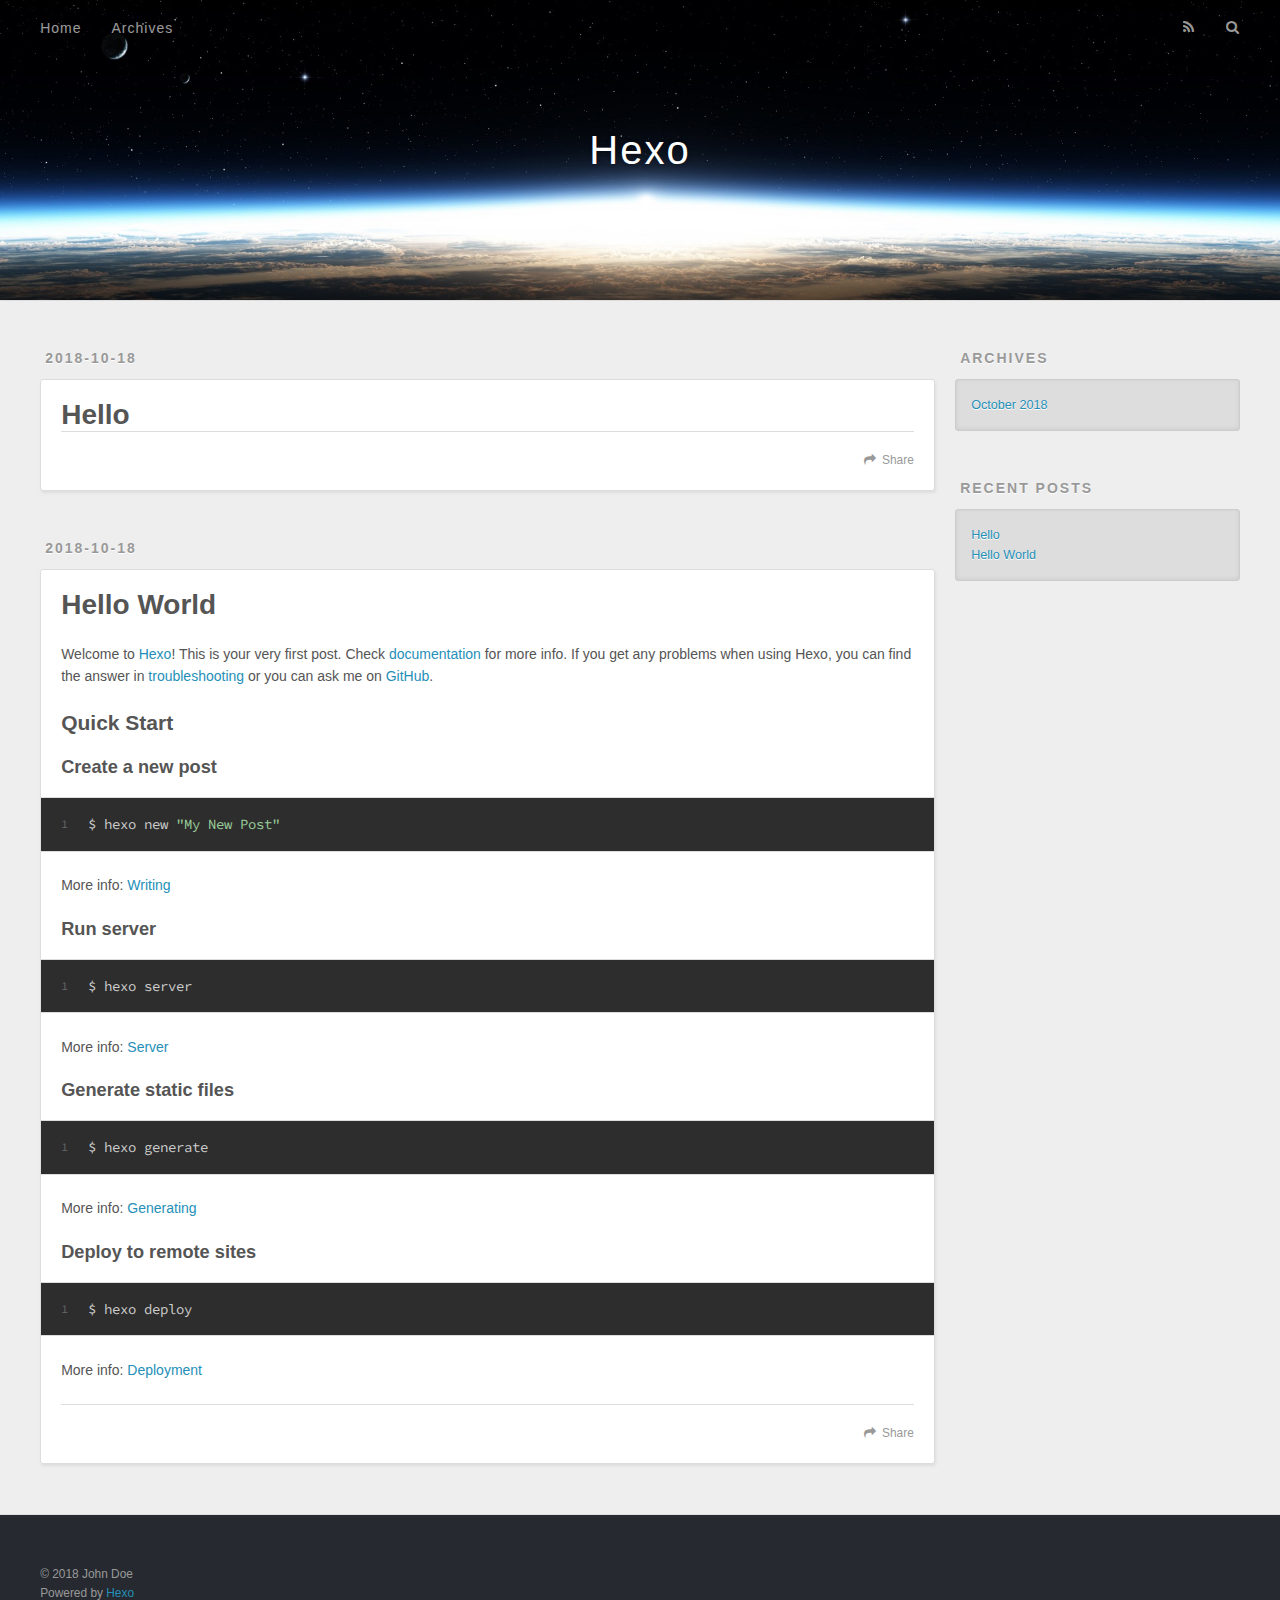
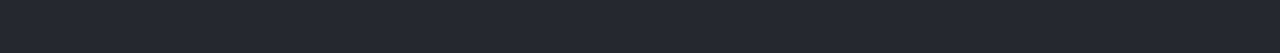
==== index.html @ 2883967f "Site updated: 2018-10-18 21:10:40" ====
<!DOCTYPE html>
<html>
<head>
  <meta charset="utf-8">
  

  
  <title>Hexo</title>
  <meta name="viewport" content="width=device-width, initial-scale=1, maximum-scale=1">
  <meta property="og:type" content="website">
<meta property="og:title" content="Hexo">
<meta property="og:url" content="http://yoursite.com/index.html">
<meta property="og:site_name" content="Hexo">
<meta property="og:locale" content="default">
<meta name="twitter:card" content="summary">
<meta name="twitter:title" content="Hexo">
  
    <link rel="alternate" href="/atom.xml" title="Hexo" type="application/atom+xml">
  
  
    <link rel="icon" href="/favicon.png">
  
  
    <link href="//fonts.googleapis.com/css?family=Source+Code+Pro" rel="stylesheet" type="text/css">
  
  <link rel="stylesheet" href="/css/style.css">
</head>

<body>
  <div id="container">
    <div id="wrap">
      <header id="header">
  <div id="banner"></div>
  <div id="header-outer" class="outer">
    <div id="header-title" class="inner">
      <h1 id="logo-wrap">
        <a href="/" id="logo">Hexo</a>
      </h1>
      
    </div>
    <div id="header-inner" class="inner">
      <nav id="main-nav">
        <a id="main-nav-toggle" class="nav-icon"></a>
        
          <a class="main-nav-link" href="/">Home</a>
        
          <a class="main-nav-link" href="/archives">Archives</a>
        
      </nav>
      <nav id="sub-nav">
        
          <a id="nav-rss-link" class="nav-icon" href="/atom.xml" title="RSS Feed"></a>
        
        <a id="nav-search-btn" class="nav-icon" title="Search"></a>
      </nav>
      <div id="search-form-wrap">
        <form action="//google.com/search" method="get" accept-charset="UTF-8" class="search-form"><input type="search" name="q" class="search-form-input" placeholder="Search"><button type="submit" class="search-form-submit">&#xF002;</button><input type="hidden" name="sitesearch" value="http://yoursite.com"></form>
      </div>
    </div>
  </div>
</header>
      <div class="outer">
        <section id="main">
  
    <article id="post-Hello" class="article article-type-post" itemscope itemprop="blogPost">
  <div class="article-meta">
    <a href="/2018/10/18/Hello/" class="article-date">
  <time datetime="2018-10-18T13:01:49.000Z" itemprop="datePublished">2018-10-18</time>
</a>
    
  </div>
  <div class="article-inner">
    
    
      <header class="article-header">
        
  
    <h1 itemprop="name">
      <a class="article-title" href="/2018/10/18/Hello/">Hello</a>
    </h1>
  

      </header>
    
    <div class="article-entry" itemprop="articleBody">
      
        
      
    </div>
    <footer class="article-footer">
      <a data-url="http://yoursite.com/2018/10/18/Hello/" data-id="cjnell5xt0000coqvcibqgvf2" class="article-share-link">Share</a>
      
      
    </footer>
  </div>
  
</article>


  
    <article id="post-hello-world" class="article article-type-post" itemscope itemprop="blogPost">
  <div class="article-meta">
    <a href="/2018/10/18/hello-world/" class="article-date">
  <time datetime="2018-10-18T12:35:12.053Z" itemprop="datePublished">2018-10-18</time>
</a>
    
  </div>
  <div class="article-inner">
    
    
      <header class="article-header">
        
  
    <h1 itemprop="name">
      <a class="article-title" href="/2018/10/18/hello-world/">Hello World</a>
    </h1>
  

      </header>
    
    <div class="article-entry" itemprop="articleBody">
      
        <p>Welcome to <a href="https://hexo.io/" target="_blank" rel="noopener">Hexo</a>! This is your very first post. Check <a href="https://hexo.io/docs/" target="_blank" rel="noopener">documentation</a> for more info. If you get any problems when using Hexo, you can find the answer in <a href="https://hexo.io/docs/troubleshooting.html" target="_blank" rel="noopener">troubleshooting</a> or you can ask me on <a href="https://github.com/hexojs/hexo/issues" target="_blank" rel="noopener">GitHub</a>.</p>
<h2 id="Quick-Start"><a href="#Quick-Start" class="headerlink" title="Quick Start"></a>Quick Start</h2><h3 id="Create-a-new-post"><a href="#Create-a-new-post" class="headerlink" title="Create a new post"></a>Create a new post</h3><figure class="highlight bash"><table><tr><td class="gutter"><pre><span class="line">1</span><br></pre></td><td class="code"><pre><span class="line">$ hexo new <span class="string">"My New Post"</span></span><br></pre></td></tr></table></figure>
<p>More info: <a href="https://hexo.io/docs/writing.html" target="_blank" rel="noopener">Writing</a></p>
<h3 id="Run-server"><a href="#Run-server" class="headerlink" title="Run server"></a>Run server</h3><figure class="highlight bash"><table><tr><td class="gutter"><pre><span class="line">1</span><br></pre></td><td class="code"><pre><span class="line">$ hexo server</span><br></pre></td></tr></table></figure>
<p>More info: <a href="https://hexo.io/docs/server.html" target="_blank" rel="noopener">Server</a></p>
<h3 id="Generate-static-files"><a href="#Generate-static-files" class="headerlink" title="Generate static files"></a>Generate static files</h3><figure class="highlight bash"><table><tr><td class="gutter"><pre><span class="line">1</span><br></pre></td><td class="code"><pre><span class="line">$ hexo generate</span><br></pre></td></tr></table></figure>
<p>More info: <a href="https://hexo.io/docs/generating.html" target="_blank" rel="noopener">Generating</a></p>
<h3 id="Deploy-to-remote-sites"><a href="#Deploy-to-remote-sites" class="headerlink" title="Deploy to remote sites"></a>Deploy to remote sites</h3><figure class="highlight bash"><table><tr><td class="gutter"><pre><span class="line">1</span><br></pre></td><td class="code"><pre><span class="line">$ hexo deploy</span><br></pre></td></tr></table></figure>
<p>More info: <a href="https://hexo.io/docs/deployment.html" target="_blank" rel="noopener">Deployment</a></p>

      
    </div>
    <footer class="article-footer">
      <a data-url="http://yoursite.com/2018/10/18/hello-world/" data-id="cjnell5xy0001coqvjomeky2k" class="article-share-link">Share</a>
      
      
    </footer>
  </div>
  
</article>


  


</section>
        
          <aside id="sidebar">
  
    

  
    

  
    
  
    
  <div class="widget-wrap">
    <h3 class="widget-title">Archives</h3>
    <div class="widget">
      <ul class="archive-list"><li class="archive-list-item"><a class="archive-list-link" href="/archives/2018/10/">October 2018</a></li></ul>
    </div>
  </div>


  
    
  <div class="widget-wrap">
    <h3 class="widget-title">Recent Posts</h3>
    <div class="widget">
      <ul>
        
          <li>
            <a href="/2018/10/18/Hello/">Hello</a>
          </li>
        
          <li>
            <a href="/2018/10/18/hello-world/">Hello World</a>
          </li>
        
      </ul>
    </div>
  </div>

  
</aside>
        
      </div>
      <footer id="footer">
  
  <div class="outer">
    <div id="footer-info" class="inner">
      &copy; 2018 John Doe<br>
      Powered by <a href="http://hexo.io/" target="_blank">Hexo</a>
    </div>
  </div>
</footer>
    </div>
    <nav id="mobile-nav">
  
    <a href="/" class="mobile-nav-link">Home</a>
  
    <a href="/archives" class="mobile-nav-link">Archives</a>
  
</nav>
    

<script src="//ajax.googleapis.com/ajax/libs/jquery/2.0.3/jquery.min.js"></script>


  <link rel="stylesheet" href="/fancybox/jquery.fancybox.css">
  <script src="/fancybox/jquery.fancybox.pack.js"></script>


<script src="/js/script.js"></script>



  </div>
</body>
</html>
---- css/style.css ----
body {
  width: 100%;
}
body:before,
body:after {
  content: "";
  display: table;
}
body:after {
  clear: both;
}
html,
body,
div,
span,
applet,
object,
iframe,
h1,
h2,
h3,
h4,
h5,
h6,
p,
blockquote,
pre,
a,
abbr,
acronym,
address,
big,
cite,
code,
del,
dfn,
em,
img,
ins,
kbd,
q,
s,
samp,
small,
strike,
strong,
sub,
sup,
tt,
var,
dl,
dt,
dd,
ol,
ul,
li,
fieldset,
form,
label,
legend,
table,
caption,
tbody,
tfoot,
thead,
tr,
th,
td {
  margin: 0;
  padding: 0;
  border: 0;
  outline: 0;
  font-weight: inherit;
  font-style: inherit;
  font-family: inherit;
  font-size: 100%;
  vertical-align: baseline;
}
body {
  line-height: 1;
  color: #000;
  background: #fff;
}
ol,
ul {
  list-style: none;
}
table {
  border-collapse: separate;
  border-spacing: 0;
  vertical-align: middle;
}
caption,
th,
td {
  text-align: left;
  font-weight: normal;
  vertical-align: middle;
}
a img {
  border: none;
}
input,
button {
  margin: 0;
  padding: 0;
}
input::-moz-focus-inner,
button::-moz-focus-inner {
  border: 0;
  padding: 0;
}
@font-face {
  font-family: FontAwesome;
  font-style: normal;
  font-weight: normal;
  src: url("fonts/fontawesome-webfont.eot?v=#4.0.3");
  src: url("fonts/fontawesome-webfont.eot?#iefix&v=#4.0.3") format("embedded-opentype"), url("fonts/fontawesome-webfont.woff?v=#4.0.3") format("woff"), url("fonts/fontawesome-webfont.ttf?v=#4.0.3") format("truetype"), url("fonts/fontawesome-webfont.svg#fontawesomeregular?v=#4.0.3") format("svg");
}
html,
body,
#container {
  height: 100%;
}
body {
  background: #eee;
  font: 14px -apple-system, BlinkMacSystemFont, "Segoe UI", "Roboto", "Oxygen", "Ubuntu", "Cantarell", "Fira Sans", "Droid Sans", "Helvetica Neue", sans-serif;
  -webkit-text-size-adjust: 100%;
}
.outer {
  max-width: 1220px;
  margin: 0 auto;
  padding: 0 20px;
}
.outer:before,
.outer:after {
  content: "";
  display: table;
}
.outer:after {
  clear: both;
}
.inner {
  display: inline;
  float: left;
  width: 98.33333333333333%;
  margin: 0 0.833333333333333%;
}
.left,
.alignleft {
  float: left;
}
.right,
.alignright {
  float: right;
}
.clear {
  clear: both;
}
#container {
  position: relative;
}
.mobile-nav-on {
  overflow: hidden;
}
#wrap {
  height: 100%;
  width: 100%;
  position: absolute;
  top: 0;
  left: 0;
  -webkit-transition: 0.2s ease-out;
  -moz-transition: 0.2s ease-out;
  -ms-transition: 0.2s ease-out;
  transition: 0.2s ease-out;
  z-index: 1;
  background: #eee;
}
.mobile-nav-on #wrap {
  left: 280px;
}
@media screen and (min-width: 768px) {
  #main {
    display: inline;
    float: left;
    width: 73.33333333333333%;
    margin: 0 0.833333333333333%;
  }
}
.article-date,
.article-category-link,
.archive-year,
.widget-title {
  text-decoration: none;
  text-transform: uppercase;
  letter-spacing: 2px;
  color: #999;
  margin-bottom: 1em;
  margin-left: 5px;
  line-height: 1em;
  text-shadow: 0 1px #fff;
  font-weight: bold;
}
.article-inner,
.archive-article-inner {
  background: #fff;
  -webkit-box-shadow: 1px 2px 3px #ddd;
  box-shadow: 1px 2px 3px #ddd;
  border: 1px solid #ddd;
  border-radius: 3px;
}
.article-entry h1,
.widget h1 {
  font-size: 2em;
}
.article-entry h2,
.widget h2 {
  font-size: 1.5em;
}
.article-entry h3,
.widget h3 {
  font-size: 1.3em;
}
.article-entry h4,
.widget h4 {
  font-size: 1.2em;
}
.article-entry h5,
.widget h5 {
  font-size: 1em;
}
.article-entry h6,
.widget h6 {
  font-size: 1em;
  color: #999;
}
.article-entry hr,
.widget hr {
  border: 1px dashed #ddd;
}
.article-entry strong,
.widget strong {
  font-weight: bold;
}
.article-entry em,
.widget em,
.article-entry cite,
.widget cite {
  font-style: italic;
}
.article-entry sup,
.widget sup,
.article-entry sub,
.widget sub {
  font-size: 0.75em;
  line-height: 0;
  position: relative;
  vertical-align: baseline;
}
.article-entry sup,
.widget sup {
  top: -0.5em;
}
.article-entry sub,
.widget sub {
  bottom: -0.2em;
}
.article-entry small,
.widget small {
  font-size: 0.85em;
}
.article-entry acronym,
.widget acronym,
.article-entry abbr,
.widget abbr {
  border-bottom: 1px dotted;
}
.article-entry ul,
.widget ul,
.article-entry ol,
.widget ol,
.article-entry dl,
.widget dl {
  margin: 0 20px;
  line-height: 1.6em;
}
.article-entry ul ul,
.widget ul ul,
.article-entry ol ul,
.widget ol ul,
.article-entry ul ol,
.widget ul ol,
.article-entry ol ol,
.widget ol ol {
  margin-top: 0;
  margin-bottom: 0;
}
.article-entry ul,
.widget ul {
  list-style: disc;
}
.article-entry ol,
.widget ol {
  list-style: decimal;
}
.article-entry dt,
.widget dt {
  font-weight: bold;
}
#header {
  height: 300px;
  position: relative;
  border-bottom: 1px solid #ddd;
}
#header:before,
#header:after {
  content: "";
  position: absolute;
  left: 0;
  right: 0;
  height: 40px;
}
#header:before {
  top: 0;
  background: -webkit-linear-gradient(rgba(0,0,0,0.2), transparent);
  background: -moz-linear-gradient(rgba(0,0,0,0.2), transparent);
  background: -ms-linear-gradient(rgba(0,0,0,0.2), transparent);
  background: linear-gradient(rgba(0,0,0,0.2), transparent);
}
#header:after {
  bottom: 0;
  background: -webkit-linear-gradient(transparent, rgba(0,0,0,0.2));
  background: -moz-linear-gradient(transparent, rgba(0,0,0,0.2));
  background: -ms-linear-gradient(transparent, rgba(0,0,0,0.2));
  background: linear-gradient(transparent, rgba(0,0,0,0.2));
}
#header-outer {
  height: 100%;
  position: relative;
}
#header-inner {
  position: relative;
  overflow: hidden;
}
#banner {
  position: absolute;
  top: 0;
  left: 0;
  width: 100%;
  height: 100%;
  background: url("images/banner.jpg") center #000;
  -webkit-background-size: cover;
  -moz-background-size: cover;
  background-size: cover;
  z-index: -1;
}
#header-title {
  text-align: center;
  height: 40px;
  position: absolute;
  top: 50%;
  left: 0;
  margin-top: -20px;
}
#logo,
#subtitle {
  text-decoration: none;
  color: #fff;
  font-weight: 300;
  text-shadow: 0 1px 4px rgba(0,0,0,0.3);
}
#logo {
  font-size: 40px;
  line-height: 40px;
  letter-spacing: 2px;
}
#subtitle {
  font-size: 16px;
  line-height: 16px;
  letter-spacing: 1px;
}
#subtitle-wrap {
  margin-top: 16px;
}
#main-nav {
  float: left;
  margin-left: -15px;
}
.nav-icon,
.main-nav-link {
  float: left;
  color: #fff;
  opacity: 0.6;
  text-decoration: none;
  text-shadow: 0 1px rgba(0,0,0,0.2);
  -webkit-transition: opacity 0.2s;
  -moz-transition: opacity 0.2s;
  -ms-transition: opacity 0.2s;
  transition: opacity 0.2s;
  display: block;
  padding: 20px 15px;
}
.nav-icon:hover,
.main-nav-link:hover {
  opacity: 1;
}
.nav-icon {
  font-family: FontAwesome;
  text-align: center;
  font-size: 14px;
  width: 14px;
  height: 14px;
  padding: 20px 15px;
  position: relative;
  cursor: pointer;
}
.main-nav-link {
  font-weight: 300;
  letter-spacing: 1px;
}
@media screen and (max-width: 479px) {
  .main-nav-link {
    display: none;
  }
}
#main-nav-toggle {
  display: none;
}
#main-nav-toggle:before {
  content: "\f0c9";
}
@media screen and (max-width: 479px) {
  #main-nav-toggle {
    display: block;
  }
}
#sub-nav {
  float: right;
  margin-right: -15px;
}
#nav-rss-link:before {
  content: "\f09e";
}
#nav-search-btn:before {
  content: "\f002";
}
#search-form-wrap {
  position: absolute;
  top: 15px;
  width: 150px;
  height: 30px;
  right: -150px;
  opacity: 0;
  -webkit-transition: 0.2s ease-out;
  -moz-transition: 0.2s ease-out;
  -ms-transition: 0.2s ease-out;
  transition: 0.2s ease-out;
}
#search-form-wrap.on {
  opacity: 1;
  right: 0;
}
@media screen and (max-width: 479px) {
  #search-form-wrap {
    width: 100%;
    right: -100%;
  }
}
.search-form {
  position: absolute;
  top: 0;
  left: 0;
  right: 0;
  background: #fff;
  padding: 5px 15px;
  border-radius: 15px;
  -webkit-box-shadow: 0 0 10px rgba(0,0,0,0.3);
  box-shadow: 0 0 10px rgba(0,0,0,0.3);
}
.search-form-input {
  border: none;
  background: none;
  color: #555;
  width: 100%;
  font: 13px -apple-system, BlinkMacSystemFont, "Segoe UI", "Roboto", "Oxygen", "Ubuntu", "Cantarell", "Fira Sans", "Droid Sans", "Helvetica Neue", sans-serif;
  outline: none;
}
.search-form-input::-webkit-search-results-decoration,
.search-form-input::-webkit-search-cancel-button {
  -webkit-appearance: none;
}
.search-form-submit {
  position: absolute;
  top: 50%;
  right: 10px;
  margin-top: -7px;
  font: 13px FontAwesome;
  border: none;
  background: none;
  color: #bbb;
  cursor: pointer;
}
.search-form-submit:hover,
.search-form-submit:focus {
  color: #777;
}
.article {
  margin: 50px 0;
}
.article-inner {
  overflow: hidden;
}
.article-meta:before,
.article-meta:after {
  content: "";
  display: table;
}
.article-meta:after {
  clear: both;
}
.article-date {
  float: left;
}
.article-category {
  float: left;
  line-height: 1em;
  color: #ccc;
  text-shadow: 0 1px #fff;
  margin-left: 8px;
}
.article-category:before {
  content: "\2022";
}
.article-category-link {
  margin: 0 12px 1em;
}
.article-header {
  padding: 20px 20px 0;
}
.article-title {
  text-decoration: none;
  font-size: 2em;
  font-weight: bold;
  color: #555;
  line-height: 1.1em;
  -webkit-transition: color 0.2s;
  -moz-transition: color 0.2s;
  -ms-transition: color 0.2s;
  transition: color 0.2s;
}
a.article-title:hover {
  color: #258fb8;
}
.article-entry {
  color: #555;
  padding: 0 20px;
}
.article-entry:before,
.article-entry:after {
  content: "";
  display: table;
}
.article-entry:after {
  clear: both;
}
.article-entry p,
.article-entry table {
  line-height: 1.6em;
  margin: 1.6em 0;
}
.article-entry h1,
.article-entry h2,
.article-entry h3,
.article-entry h4,
.article-entry h5,
.article-entry h6 {
  font-weight: bold;
}
.article-entry h1,
.article-entry h2,
.article-entry h3,
.article-entry h4,
.article-entry h5,
.article-entry h6 {
  line-height: 1.1em;
  margin: 1.1em 0;
}
.article-entry a {
  color: #258fb8;
  text-decoration: none;
}
.article-entry a:hover {
  text-decoration: underline;
}
.article-entry ul,
.article-entry ol,
.article-entry dl {
  margin-top: 1.6em;
  margin-bottom: 1.6em;
}
.article-entry img,
.article-entry video {
  max-width: 100%;
  height: auto;
  display: block;
  margin: auto;
}
.article-entry iframe {
  border: none;
}
.article-entry table {
  width: 100%;
  border-collapse: collapse;
  border-spacing: 0;
}
.article-entry th {
  font-weight: bold;
  border-bottom: 3px solid #ddd;
  padding-bottom: 0.5em;
}
.article-entry td {
  border-bottom: 1px solid #ddd;
  padding: 10px 0;
}
.article-entry blockquote {
  font-family: Georgia, "Times New Roman", serif;
  font-size: 1.4em;
  margin: 1.6em 20px;
  text-align: center;
}
.article-entry blockquote footer {
  font-size: 14px;
  margin: 1.6em 0;
  font-family: -apple-system, BlinkMacSystemFont, "Segoe UI", "Roboto", "Oxygen", "Ubuntu", "Cantarell", "Fira Sans", "Droid Sans", "Helvetica Neue", sans-serif;
}
.article-entry blockquote footer cite:before {
  content: "—";
  padding: 0 0.5em;
}
.article-entry .pullquote {
  text-align: left;
  width: 45%;
  margin: 0;
}
.article-entry .pullquote.left {
  margin-left: 0.5em;
  margin-right: 1em;
}
.article-entry .pullquote.right {
  margin-right: 0.5em;
  margin-left: 1em;
}
.article-entry .caption {
  color: #999;
  display: block;
  font-size: 0.9em;
  margin-top: 0.5em;
  position: relative;
  text-align: center;
}
.article-entry .video-container {
  position: relative;
  padding-top: 56.25%;
  height: 0;
  overflow: hidden;
}
.article-entry .video-container iframe,
.article-entry .video-container object,
.article-entry .video-container embed {
  position: absolute;
  top: 0;
  left: 0;
  width: 100%;
  height: 100%;
  margin-top: 0;
}
.article-more-link a {
  display: inline-block;
  line-height: 1em;
  padding: 6px 15px;
  border-radius: 15px;
  background: #eee;
  color: #999;
  text-shadow: 0 1px #fff;
  text-decoration: none;
}
.article-more-link a:hover {
  background: #258fb8;
  color: #fff;
  text-decoration: none;
  text-shadow: 0 1px #1e7293;
}
.article-footer {
  font-size: 0.85em;
  line-height: 1.6em;
  border-top: 1px solid #ddd;
  padding-top: 1.6em;
  margin: 0 20px 20px;
}
.article-footer:before,
.article-footer:after {
  content: "";
  display: table;
}
.article-footer:after {
  clear: both;
}
.article-footer a {
  color: #999;
  text-decoration: none;
}
.article-footer a:hover {
  color: #555;
}
.article-tag-list-item {
  float: left;
  margin-right: 10px;
}
.article-tag-list-link:before {
  content: "#";
}
.article-comment-link {
  float: right;
}
.article-comment-link:before {
  content: "\f075";
  font-family: FontAwesome;
  padding-right: 8px;
}
.article-share-link {
  cursor: pointer;
  float: right;
  margin-left: 20px;
}
.article-share-link:before {
  content: "\f064";
  font-family: FontAwesome;
  padding-right: 6px;
}
#article-nav {
  position: relative;
}
#article-nav:before,
#article-nav:after {
  content: "";
  display: table;
}
#article-nav:after {
  clear: both;
}
@media screen and (min-width: 768px) {
  #article-nav {
    margin: 50px 0;
  }
  #article-nav:before {
    width: 8px;
    height: 8px;
    position: absolute;
    top: 50%;
    left: 50%;
    margin-top: -4px;
    margin-left: -4px;
    content: "";
    border-radius: 50%;
    background: #ddd;
    -webkit-box-shadow: 0 1px 2px #fff;
    box-shadow: 0 1px 2px #fff;
  }
}
.article-nav-link-wrap {
  text-decoration: none;
  text-shadow: 0 1px #fff;
  color: #999;
  -webkit-box-sizing: border-box;
  -moz-box-sizing: border-box;
  box-sizing: border-box;
  margin-top: 50px;
  text-align: center;
  display: block;
}
.article-nav-link-wrap:hover {
  color: #555;
}
@media screen and (min-width: 768px) {
  .article-nav-link-wrap {
    width: 50%;
    margin-top: 0;
  }
}
@media screen and (min-width: 768px) {
  #article-nav-newer {
    float: left;
    text-align: right;
    padding-right: 20px;
  }
}
@media screen and (min-width: 768px) {
  #article-nav-older {
    float: right;
    text-align: left;
    padding-left: 20px;
  }
}
.article-nav-caption {
  text-transform: uppercase;
  letter-spacing: 2px;
  color: #ddd;
  line-height: 1em;
  font-weight: bold;
}
#article-nav-newer .article-nav-caption {
  margin-right: -2px;
}
.article-nav-title {
  font-size: 0.85em;
  line-height: 1.6em;
  margin-top: 0.5em;
}
.article-share-box {
  position: absolute;
  display: none;
  background: #fff;
  -webkit-box-shadow: 1px 2px 10px rgba(0,0,0,0.2);
  box-shadow: 1px 2px 10px rgba(0,0,0,0.2);
  border-radius: 3px;
  margin-left: -145px;
  overflow: hidden;
  z-index: 1;
}
.article-share-box.on {
  display: block;
}
.article-share-input {
  width: 100%;
  background: none;
  -webkit-box-sizing: border-box;
  -moz-box-sizing: border-box;
  box-sizing: border-box;
  font: 14px -apple-system, BlinkMacSystemFont, "Segoe UI", "Roboto", "Oxygen", "Ubuntu", "Cantarell", "Fira Sans", "Droid Sans", "Helvetica Neue", sans-serif;
  padding: 0 15px;
  color: #555;
  outline: none;
  border: 1px solid #ddd;
  border-radius: 3px 3px 0 0;
  height: 36px;
  line-height: 36px;
}
.article-share-links {
  background: #eee;
}
.article-share-links:before,
.article-share-links:after {
  content: "";
  display: table;
}
.article-share-links:after {
  clear: both;
}
.article-share-twitter,
.article-share-facebook,
.article-share-pinterest,
.article-share-google {
  width: 50px;
  height: 36px;
  display: block;
  float: left;
  position: relative;
  color: #999;
  text-shadow: 0 1px #fff;
}
.article-share-twitter:before,
.article-share-facebook:before,
.article-share-pinterest:before,
.article-share-google:before {
  font-size: 20px;
  font-family: FontAwesome;
  width: 20px;
  height: 20px;
  position: absolute;
  top: 50%;
  left: 50%;
  margin-top: -10px;
  margin-left: -10px;
  text-align: center;
}
.article-share-twitter:hover,
.article-share-facebook:hover,
.article-share-pinterest:hover,
.article-share-google:hover {
  color: #fff;
}
.article-share-twitter:before {
  content: "\f099";
}
.article-share-twitter:hover {
  background: #00aced;
  text-shadow: 0 1px #008abe;
}
.article-share-facebook:before {
  content: "\f09a";
}
.article-share-facebook:hover {
  background: #3b5998;
  text-shadow: 0 1px #2f477a;
}
.article-share-pinterest:before {
  content: "\f0d2";
}
.article-share-pinterest:hover {
  background: #cb2027;
  text-shadow: 0 1px #a21a1f;
}
.article-share-google:before {
  content: "\f0d5";
}
.article-share-google:hover {
  background: #dd4b39;
  text-shadow: 0 1px #be3221;
}
.article-gallery {
  background: #000;
  position: relative;
}
.article-gallery-photos {
  position: relative;
  overflow: hidden;
}
.article-gallery-img {
  display: none;
  max-width: 100%;
}
.article-gallery-img:first-child {
  display: block;
}
.article-gallery-img.loaded {
  position: absolute;
  display: block;
}
.article-gallery-img img {
  display: block;
  max-width: 100%;
  margin: 0 auto;
}
#comments {
  background: #fff;
  -webkit-box-shadow: 1px 2px 3px #ddd;
  box-shadow: 1px 2px 3px #ddd;
  padding: 20px;
  border: 1px solid #ddd;
  border-radius: 3px;
  margin: 50px 0;
}
#comments a {
  color: #258fb8;
}
.archives-wrap {
  margin: 50px 0;
}
.archives:before,
.archives:after {
  content: "";
  display: table;
}
.archives:after {
  clear: both;
}
.archive-year-wrap {
  margin-bottom: 1em;
}
.archives {
  -webkit-column-gap: 10px;
  -moz-column-gap: 10px;
  column-gap: 10px;
}
@media screen and (min-width: 480px) and (max-width: 767px) {
  .archives {
    -webkit-column-count: 2;
    -moz-column-count: 2;
    column-count: 2;
  }
}
@media screen and (min-width: 768px) {
  .archives {
    -webkit-column-count: 3;
    -moz-column-count: 3;
    column-count: 3;
  }
}
.archive-article {
  -webkit-column-break-inside: avoid;
  page-break-inside: avoid;
  overflow: hidden;
  break-inside: avoid-column;
}
.archive-article-inner {
  padding: 10px;
  margin-bottom: 15px;
}
.archive-article-title {
  text-decoration: none;
  font-weight: bold;
  color: #555;
  -webkit-transition: color 0.2s;
  -moz-transition: color 0.2s;
  -ms-transition: color 0.2s;
  transition: color 0.2s;
  line-height: 1.6em;
}
.archive-article-title:hover {
  color: #258fb8;
}
.archive-article-footer {
  margin-top: 1em;
}
.archive-article-date {
  color: #999;
  text-decoration: none;
  font-size: 0.85em;
  line-height: 1em;
  margin-bottom: 0.5em;
  display: block;
}
#page-nav {
  margin: 50px auto;
  background: #fff;
  -webkit-box-shadow: 1px 2px 3px #ddd;
  box-shadow: 1px 2px 3px #ddd;
  border: 1px solid #ddd;
  border-radius: 3px;
  text-align: center;
  color: #999;
  overflow: hidden;
}
#page-nav:before,
#page-nav:after {
  content: "";
  display: table;
}
#page-nav:after {
  clear: both;
}
#page-nav a,
#page-nav span {
  padding: 10px 20px;
  line-height: 1;
  height: 2ex;
}
#page-nav a {
  color: #999;
  text-decoration: none;
}
#page-nav a:hover {
  background: #999;
  color: #fff;
}
#page-nav .prev {
  float: left;
}
#page-nav .next {
  float: right;
}
#page-nav .page-number {
  display: inline-block;
}
@media screen and (max-width: 479px) {
  #page-nav .page-number {
    display: none;
  }
}
#page-nav .current {
  color: #555;
  font-weight: bold;
}
#page-nav .space {
  color: #ddd;
}
#footer {
  background: #262a30;
  padding: 50px 0;
  border-top: 1px solid #ddd;
  color: #999;
}
#footer a {
  color: #258fb8;
  text-decoration: none;
}
#footer a:hover {
  text-decoration: underline;
}
#footer-info {
  line-height: 1.6em;
  font-size: 0.85em;
}
.article-entry pre,
.article-entry .highlight {
  background: #2d2d2d;
  margin: 0 -20px;
  padding: 15px 20px;
  border-style: solid;
  border-color: #ddd;
  border-width: 1px 0;
  overflow: auto;
  color: #ccc;
  line-height: 22.400000000000002px;
}
.article-entry .highlight .gutter pre,
.article-entry .gist .gist-file .gist-data .line-numbers {
  color: #666;
  font-size: 0.85em;
}
.article-entry pre,
.article-entry code {
  font-family: "Source Code Pro", Consolas, Monaco, Menlo, Consolas, monospace;
}
.article-entry code {
  background: #eee;
  text-shadow: 0 1px #fff;
  padding: 0 0.3em;
}
.article-entry pre code {
  background: none;
  text-shadow: none;
  padding: 0;
}
.article-entry .highlight pre {
  border: none;
  margin: 0;
  padding: 0;
}
.article-entry .highlight table {
  margin: 0;
  width: auto;
}
.article-entry .highlight td {
  border: none;
  padding: 0;
}
.article-entry .highlight figcaption {
  font-size: 0.85em;
  color: #999;
  line-height: 1em;
  margin-bottom: 1em;
}
.article-entry .highlight figcaption:before,
.article-entry .highlight figcaption:after {
  content: "";
  display: table;
}
.article-entry .highlight figcaption:after {
  clear: both;
}
.article-entry .highlight figcaption a {
  float: right;
}
.article-entry .highlight .gutter pre {
  text-align: right;
  padding-right: 20px;
}
.article-entry .highlight .line {
  height: 22.400000000000002px;
}
.article-entry .highlight .line.marked {
  background: #515151;
}
.article-entry .gist {
  margin: 0 -20px;
  border-style: solid;
  border-color: #ddd;
  border-width: 1px 0;
  background: #2d2d2d;
  padding: 15px 20px 15px 0;
}
.article-entry .gist .gist-file {
  border: none;
  font-family: "Source Code Pro", Consolas, Monaco, Menlo, Consolas, monospace;
  margin: 0;
}
.article-entry .gist .gist-file .gist-data {
  background: none;
  border: none;
}
.article-entry .gist .gist-file .gist-data .line-numbers {
  background: none;
  border: none;
  padding: 0 20px 0 0;
}
.article-entry .gist .gist-file .gist-data .line-data {
  padding: 0 !important;
}
.article-entry .gist .gist-file .highlight {
  margin: 0;
  padding: 0;
  border: none;
}
.article-entry .gist .gist-file .gist-meta {
  background: #2d2d2d;
  color: #999;
  font: 0.85em -apple-system, BlinkMacSystemFont, "Segoe UI", "Roboto", "Oxygen", "Ubuntu", "Cantarell", "Fira Sans", "Droid Sans", "Helvetica Neue", sans-serif;
  text-shadow: 0 0;
  padding: 0;
  margin-top: 1em;
  margin-left: 20px;
}
.article-entry .gist .gist-file .gist-meta a {
  color: #258fb8;
  font-weight: normal;
}
.article-entry .gist .gist-file .gist-meta a:hover {
  text-decoration: underline;
}
pre .comment,
pre .title {
  color: #999;
}
pre .variable,
pre .attribute,
pre .tag,
pre .regexp,
pre .ruby .constant,
pre .xml .tag .title,
pre .xml .pi,
pre .xml .doctype,
pre .html .doctype,
pre .css .id,
pre .css .class,
pre .css .pseudo {
  color: #f2777a;
}
pre .number,
pre .preprocessor,
pre .built_in,
pre .literal,
pre .params,
pre .constant {
  color: #f99157;
}
pre .class,
pre .ruby .class .title,
pre .css .rules .attribute {
  color: #9c9;
}
pre .string,
pre .value,
pre .inheritance,
pre .header,
pre .ruby .symbol,
pre .xml .cdata {
  color: #9c9;
}
pre .css .hexcolor {
  color: #6cc;
}
pre .function,
pre .python .decorator,
pre .python .title,
pre .ruby .function .title,
pre .ruby .title .keyword,
pre .perl .sub,
pre .javascript .title,
pre .coffeescript .title {
  color: #69c;
}
pre .keyword,
pre .javascript .function {
  color: #c9c;
}
@media screen and (max-width: 479px) {
  #mobile-nav {
    position: absolute;
    top: 0;
    left: 0;
    width: 280px;
    height: 100%;
    background: #191919;
    border-right: 1px solid #fff;
  }
}
@media screen and (max-width: 479px) {
  .mobile-nav-link {
    display: block;
    color: #999;
    text-decoration: none;
    padding: 15px 20px;
    font-weight: bold;
  }
  .mobile-nav-link:hover {
    color: #fff;
  }
}
@media screen and (min-width: 768px) {
  #sidebar {
    display: inline;
    float: left;
    width: 23.333333333333332%;
    margin: 0 0.833333333333333%;
  }
}
.widget-wrap {
  margin: 50px 0;
}
.widget {
  color: #777;
  text-shadow: 0 1px #fff;
  background: #ddd;
  -webkit-box-shadow: 0 -1px 4px #ccc inset;
  box-shadow: 0 -1px 4px #ccc inset;
  border: 1px solid #ccc;
  padding: 15px;
  border-radius: 3px;
}
.widget a {
  color: #258fb8;
  text-decoration: none;
}
.widget a:hover {
  text-decoration: underline;
}
.widget ul ul,
.widget ol ul,
.widget dl ul,
.widget ul ol,
.widget ol ol,
.widget dl ol,
.widget ul dl,
.widget ol dl,
.widget dl dl {
  margin-left: 15px;
  list-style: disc;
}
.widget {
  line-height: 1.6em;
  word-wrap: break-word;
  font-size: 0.9em;
}
.widget ul,
.widget ol {
  list-style: none;
  margin: 0;
}
.widget ul ul,
.widget ol ul,
.widget ul ol,
.widget ol ol {
  margin: 0 20px;
}
.widget ul ul,
.widget ol ul {
  list-style: disc;
}
.widget ul ol,
.widget ol ol {
  list-style: decimal;
}
.category-list-count,
.tag-list-count,
.archive-list-count {
  padding-left: 5px;
  color: #999;
  font-size: 0.85em;
}
.category-list-count:before,
.tag-list-count:before,
.archive-list-count:before {
  content: "(";
}
.category-list-count:after,
.tag-list-count:after,
.archive-list-count:after {
  content: ")";
}
.tagcloud a {
  margin-right: 5px;
  display: inline-block;
}
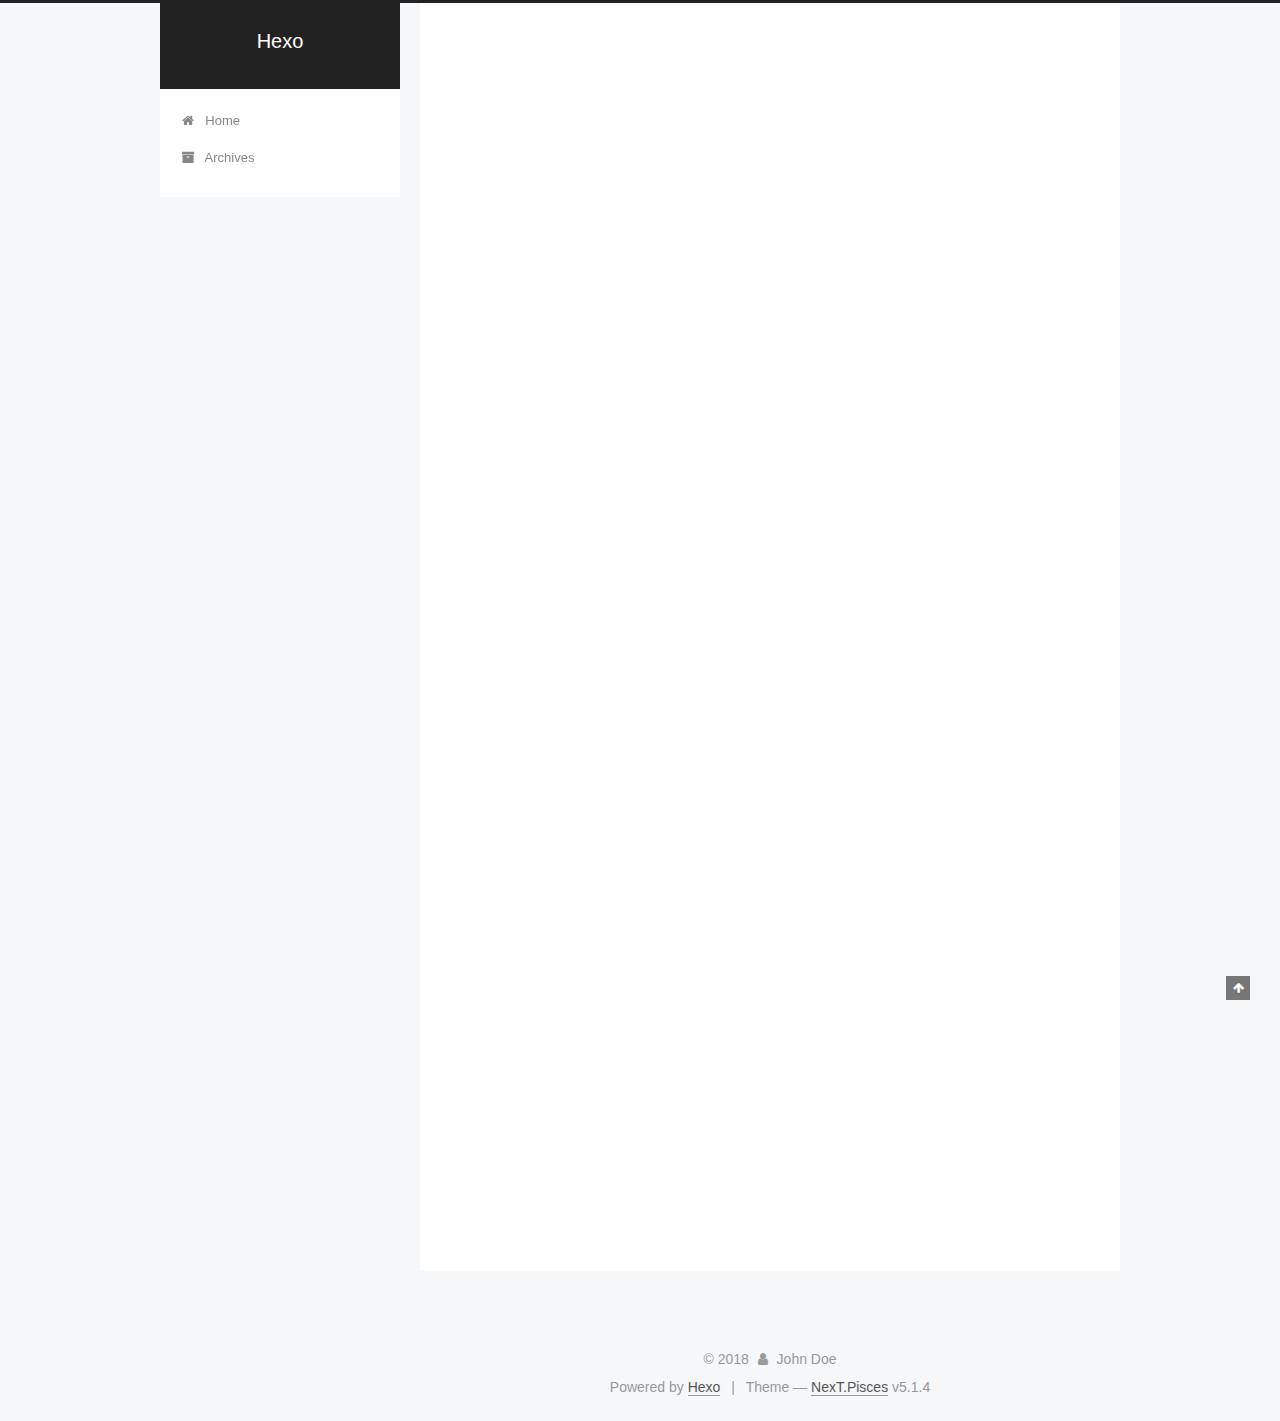
==== commit 79ae7a62: "Site updated: 2018-10-18 21:51:23" ====
--- a/index.html
+++ b/index.html
@@ -1,126 +1,425 @@
 <!DOCTYPE html>
-<html>
+
+
+
+  
+
+
+<html class="theme-next pisces use-motion" lang="">
 <head>
-  <meta charset="utf-8">
-  
-
-  
-  <title>Hexo</title>
-  <meta name="viewport" content="width=device-width, initial-scale=1, maximum-scale=1">
-  <meta property="og:type" content="website">
+  <meta charset="UTF-8"/>
+<meta http-equiv="X-UA-Compatible" content="IE=edge" />
+<meta name="viewport" content="width=device-width, initial-scale=1, maximum-scale=1"/>
+<meta name="theme-color" content="#222">
+
+
+
+
+
+
+
+
+
+<meta http-equiv="Cache-Control" content="no-transform" />
+<meta http-equiv="Cache-Control" content="no-siteapp" />
+
+
+
+
+
+
+
+
+
+
+
+
+
+
+
+
+  
+  
+  <link href="/lib/fancybox/source/jquery.fancybox.css?v=2.1.5" rel="stylesheet" type="text/css" />
+
+
+
+
+
+
+
+<link href="/lib/font-awesome/css/font-awesome.min.css?v=4.6.2" rel="stylesheet" type="text/css" />
+
+<link href="/css/main.css?v=5.1.4" rel="stylesheet" type="text/css" />
+
+
+  <link rel="apple-touch-icon" sizes="180x180" href="/images/apple-touch-icon-next.png?v=5.1.4">
+
+
+  <link rel="icon" type="image/png" sizes="32x32" href="/images/favicon-32x32-next.png?v=5.1.4">
+
+
+  <link rel="icon" type="image/png" sizes="16x16" href="/images/favicon-16x16-next.png?v=5.1.4">
+
+
+  <link rel="mask-icon" href="/images/logo.svg?v=5.1.4" color="#222">
+
+
+
+
+
+  <meta name="keywords" content="Hexo, NexT" />
+
+
+
+
+
+
+
+
+
+
+<meta property="og:type" content="website">
 <meta property="og:title" content="Hexo">
 <meta property="og:url" content="http://yoursite.com/index.html">
 <meta property="og:site_name" content="Hexo">
 <meta property="og:locale" content="default">
 <meta name="twitter:card" content="summary">
 <meta name="twitter:title" content="Hexo">
-  
-    <link rel="alternate" href="/atom.xml" title="Hexo" type="application/atom+xml">
-  
-  
-    <link rel="icon" href="/favicon.png">
-  
-  
-    <link href="//fonts.googleapis.com/css?family=Source+Code+Pro" rel="stylesheet" type="text/css">
-  
-  <link rel="stylesheet" href="/css/style.css">
+
+
+
+<script type="text/javascript" id="hexo.configurations">
+  var NexT = window.NexT || {};
+  var CONFIG = {
+    root: '/',
+    scheme: 'Pisces',
+    version: '5.1.4',
+    sidebar: {"position":"left","display":"post","offset":12,"b2t":false,"scrollpercent":false,"onmobile":false},
+    fancybox: true,
+    tabs: true,
+    motion: {"enable":true,"async":false,"transition":{"post_block":"fadeIn","post_header":"slideDownIn","post_body":"slideDownIn","coll_header":"slideLeftIn","sidebar":"slideUpIn"}},
+    duoshuo: {
+      userId: '0',
+      author: 'Author'
+    },
+    algolia: {
+      applicationID: '',
+      apiKey: '',
+      indexName: '',
+      hits: {"per_page":10},
+      labels: {"input_placeholder":"Search for Posts","hits_empty":"We didn't find any results for the search: ${query}","hits_stats":"${hits} results found in ${time} ms"}
+    }
+  };
+</script>
+
+
+
+  <link rel="canonical" href="http://yoursite.com/"/>
+
+
+
+
+
+  <title>Hexo</title>
+  
+
+
+
+
+
+
+
+
 </head>
 
-<body>
-  <div id="container">
-    <div id="wrap">
-      <header id="header">
-  <div id="banner"></div>
-  <div id="header-outer" class="outer">
-    <div id="header-title" class="inner">
-      <h1 id="logo-wrap">
-        <a href="/" id="logo">Hexo</a>
-      </h1>
-      
+<body itemscope itemtype="http://schema.org/WebPage" lang="default">
+
+  
+  
+    
+  
+
+  <div class="container sidebar-position-left 
+  page-home">
+    <div class="headband"></div>
+
+    <header id="header" class="header" itemscope itemtype="http://schema.org/WPHeader">
+      <div class="header-inner"><div class="site-brand-wrapper">
+  <div class="site-meta ">
+    
+
+    <div class="custom-logo-site-title">
+      <a href="/"  class="brand" rel="start">
+        <span class="logo-line-before"><i></i></span>
+        <span class="site-title">Hexo</span>
+        <span class="logo-line-after"><i></i></span>
+      </a>
     </div>
-    <div id="header-inner" class="inner">
-      <nav id="main-nav">
-        <a id="main-nav-toggle" class="nav-icon"></a>
-        
-          <a class="main-nav-link" href="/">Home</a>
-        
-          <a class="main-nav-link" href="/archives">Archives</a>
-        
-      </nav>
-      <nav id="sub-nav">
-        
-          <a id="nav-rss-link" class="nav-icon" href="/atom.xml" title="RSS Feed"></a>
-        
-        <a id="nav-search-btn" class="nav-icon" title="Search"></a>
-      </nav>
-      <div id="search-form-wrap">
-        <form action="//google.com/search" method="get" accept-charset="UTF-8" class="search-form"><input type="search" name="q" class="search-form-input" placeholder="Search"><button type="submit" class="search-form-submit">&#xF002;</button><input type="hidden" name="sitesearch" value="http://yoursite.com"></form>
-      </div>
+      
+        <p class="site-subtitle"></p>
+      
+  </div>
+
+  <div class="site-nav-toggle">
+    <button>
+      <span class="btn-bar"></span>
+      <span class="btn-bar"></span>
+      <span class="btn-bar"></span>
+    </button>
+  </div>
+</div>
+
+<nav class="site-nav">
+  
+
+  
+    <ul id="menu" class="menu">
+      
+        
+        <li class="menu-item menu-item-home">
+          <a href="/" rel="section">
+            
+              <i class="menu-item-icon fa fa-fw fa-home"></i> <br />
+            
+            Home
+          </a>
+        </li>
+      
+        
+        <li class="menu-item menu-item-archives">
+          <a href="/archives/" rel="section">
+            
+              <i class="menu-item-icon fa fa-fw fa-archive"></i> <br />
+            
+            Archives
+          </a>
+        </li>
+      
+
+      
+    </ul>
+  
+
+  
+</nav>
+
+
+
+ </div>
+    </header>
+
+    <main id="main" class="main">
+      <div class="main-inner">
+        <div class="content-wrap">
+          <div id="content" class="content">
+            
+  <section id="posts" class="posts-expand">
+    
+      
+
+  
+
+  
+  
+  
+
+  <article class="post post-type-normal" itemscope itemtype="http://schema.org/Article">
+  
+  
+  
+  <div class="post-block">
+    <link itemprop="mainEntityOfPage" href="http://yoursite.com/2018/10/18/Hello/">
+
+    <span hidden itemprop="author" itemscope itemtype="http://schema.org/Person">
+      <meta itemprop="name" content="John Doe">
+      <meta itemprop="description" content="">
+      <meta itemprop="image" content="/images/avatar.gif">
+    </span>
+
+    <span hidden itemprop="publisher" itemscope itemtype="http://schema.org/Organization">
+      <meta itemprop="name" content="Hexo">
+    </span>
+
+    
+      <header class="post-header">
+
+        
+        
+          <h1 class="post-title" itemprop="name headline">
+                
+                <a class="post-title-link" href="/2018/10/18/Hello/" itemprop="url">Hello</a></h1>
+        
+
+        <div class="post-meta">
+          <span class="post-time">
+            
+              <span class="post-meta-item-icon">
+                <i class="fa fa-calendar-o"></i>
+              </span>
+              
+                <span class="post-meta-item-text">Posted on</span>
+              
+              <time title="Post created" itemprop="dateCreated datePublished" datetime="2018-10-18T21:01:49+08:00">
+                2018-10-18
+              </time>
+            
+
+            
+
+            
+          </span>
+
+          
+
+          
+            
+          
+
+          
+          
+
+          
+
+          
+
+          
+
+        </div>
+      </header>
+    
+
+    
+    
+    
+    <div class="post-body" itemprop="articleBody">
+
+      
+      
+
+      
+        
+          
+            
+          
+        
+      
     </div>
-  </div>
-</header>
-      <div class="outer">
-        <section id="main">
-  
-    <article id="post-Hello" class="article article-type-post" itemscope itemprop="blogPost">
-  <div class="article-meta">
-    <a href="/2018/10/18/Hello/" class="article-date">
-  <time datetime="2018-10-18T13:01:49.000Z" itemprop="datePublished">2018-10-18</time>
-</a>
-    
-  </div>
-  <div class="article-inner">
-    
-    
-      <header class="article-header">
-        
-  
-    <h1 itemprop="name">
-      <a class="article-title" href="/2018/10/18/Hello/">Hello</a>
-    </h1>
-  
-
-      </header>
-    
-    <div class="article-entry" itemprop="articleBody">
-      
-        
-      
-    </div>
-    <footer class="article-footer">
-      <a data-url="http://yoursite.com/2018/10/18/Hello/" data-id="cjnell5xt0000coqvcibqgvf2" class="article-share-link">Share</a>
-      
+    
+    
+    
+
+    
+
+    
+
+    
+
+    <footer class="post-footer">
+      
+
+      
+
+      
+
+      
+      
+        <div class="post-eof"></div>
       
     </footer>
   </div>
   
-</article>
-
-
-  
-    <article id="post-hello-world" class="article article-type-post" itemscope itemprop="blogPost">
-  <div class="article-meta">
-    <a href="/2018/10/18/hello-world/" class="article-date">
-  <time datetime="2018-10-18T12:35:12.053Z" itemprop="datePublished">2018-10-18</time>
-</a>
-    
-  </div>
-  <div class="article-inner">
-    
-    
-      <header class="article-header">
-        
-  
-    <h1 itemprop="name">
-      <a class="article-title" href="/2018/10/18/hello-world/">Hello World</a>
-    </h1>
-  
-
+  
+  
+  </article>
+
+
+    
+      
+
+  
+
+  
+  
+  
+
+  <article class="post post-type-normal" itemscope itemtype="http://schema.org/Article">
+  
+  
+  
+  <div class="post-block">
+    <link itemprop="mainEntityOfPage" href="http://yoursite.com/2018/10/18/hello-world/">
+
+    <span hidden itemprop="author" itemscope itemtype="http://schema.org/Person">
+      <meta itemprop="name" content="John Doe">
+      <meta itemprop="description" content="">
+      <meta itemprop="image" content="/images/avatar.gif">
+    </span>
+
+    <span hidden itemprop="publisher" itemscope itemtype="http://schema.org/Organization">
+      <meta itemprop="name" content="Hexo">
+    </span>
+
+    
+      <header class="post-header">
+
+        
+        
+          <h1 class="post-title" itemprop="name headline">
+                
+                <a class="post-title-link" href="/2018/10/18/hello-world/" itemprop="url">Hello World</a></h1>
+        
+
+        <div class="post-meta">
+          <span class="post-time">
+            
+              <span class="post-meta-item-icon">
+                <i class="fa fa-calendar-o"></i>
+              </span>
+              
+                <span class="post-meta-item-text">Posted on</span>
+              
+              <time title="Post created" itemprop="dateCreated datePublished" datetime="2018-10-18T20:35:12+08:00">
+                2018-10-18
+              </time>
+            
+
+            
+
+            
+          </span>
+
+          
+
+          
+            
+          
+
+          
+          
+
+          
+
+          
+
+          
+
+        </div>
       </header>
     
-    <div class="article-entry" itemprop="articleBody">
-      
-        <p>Welcome to <a href="https://hexo.io/" target="_blank" rel="noopener">Hexo</a>! This is your very first post. Check <a href="https://hexo.io/docs/" target="_blank" rel="noopener">documentation</a> for more info. If you get any problems when using Hexo, you can find the answer in <a href="https://hexo.io/docs/troubleshooting.html" target="_blank" rel="noopener">troubleshooting</a> or you can ask me on <a href="https://github.com/hexojs/hexo/issues" target="_blank" rel="noopener">GitHub</a>.</p>
+
+    
+    
+    
+    <div class="post-body" itemprop="articleBody">
+
+      
+      
+
+      
+        
+          
+            <p>Welcome to <a href="https://hexo.io/" target="_blank" rel="noopener">Hexo</a>! This is your very first post. Check <a href="https://hexo.io/docs/" target="_blank" rel="noopener">documentation</a> for more info. If you get any problems when using Hexo, you can find the answer in <a href="https://hexo.io/docs/troubleshooting.html" target="_blank" rel="noopener">troubleshooting</a> or you can ask me on <a href="https://github.com/hexojs/hexo/issues" target="_blank" rel="noopener">GitHub</a>.</p>
 <h2 id="Quick-Start"><a href="#Quick-Start" class="headerlink" title="Quick Start"></a>Quick Start</h2><h3 id="Create-a-new-post"><a href="#Create-a-new-post" class="headerlink" title="Create a new post"></a>Create a new post</h3><figure class="highlight bash"><table><tr><td class="gutter"><pre><span class="line">1</span><br></pre></td><td class="code"><pre><span class="line">$ hexo new <span class="string">"My New Post"</span></span><br></pre></td></tr></table></figure>
 <p>More info: <a href="https://hexo.io/docs/writing.html" target="_blank" rel="noopener">Writing</a></p>
 <h3 id="Run-server"><a href="#Run-server" class="headerlink" title="Run server"></a>Run server</h3><figure class="highlight bash"><table><tr><td class="gutter"><pre><span class="line">1</span><br></pre></td><td class="code"><pre><span class="line">$ hexo server</span><br></pre></td></tr></table></figure>
@@ -130,95 +429,314 @@
 <h3 id="Deploy-to-remote-sites"><a href="#Deploy-to-remote-sites" class="headerlink" title="Deploy to remote sites"></a>Deploy to remote sites</h3><figure class="highlight bash"><table><tr><td class="gutter"><pre><span class="line">1</span><br></pre></td><td class="code"><pre><span class="line">$ hexo deploy</span><br></pre></td></tr></table></figure>
 <p>More info: <a href="https://hexo.io/docs/deployment.html" target="_blank" rel="noopener">Deployment</a></p>
 
+          
+        
       
     </div>
-    <footer class="article-footer">
-      <a data-url="http://yoursite.com/2018/10/18/hello-world/" data-id="cjnell5xy0001coqvjomeky2k" class="article-share-link">Share</a>
-      
+    
+    
+    
+
+    
+
+    
+
+    
+
+    <footer class="post-footer">
+      
+
+      
+
+      
+
+      
+      
+        <div class="post-eof"></div>
       
     </footer>
   </div>
   
-</article>
-
-
-  
-
-
-</section>
-        
-          <aside id="sidebar">
-  
-    
-
-  
-    
-
-  
-    
-  
-    
-  <div class="widget-wrap">
-    <h3 class="widget-title">Archives</h3>
-    <div class="widget">
-      <ul class="archive-list"><li class="archive-list-item"><a class="archive-list-link" href="/archives/2018/10/">October 2018</a></li></ul>
+  
+  
+  </article>
+
+
+    
+  </section>
+
+  
+
+
+          </div>
+          
+
+
+          
+
+        </div>
+        
+          
+  
+  <div class="sidebar-toggle">
+    <div class="sidebar-toggle-line-wrap">
+      <span class="sidebar-toggle-line sidebar-toggle-line-first"></span>
+      <span class="sidebar-toggle-line sidebar-toggle-line-middle"></span>
+      <span class="sidebar-toggle-line sidebar-toggle-line-last"></span>
     </div>
   </div>
 
-
-  
-    
-  <div class="widget-wrap">
-    <h3 class="widget-title">Recent Posts</h3>
-    <div class="widget">
-      <ul>
-        
-          <li>
-            <a href="/2018/10/18/Hello/">Hello</a>
-          </li>
-        
-          <li>
-            <a href="/2018/10/18/hello-world/">Hello World</a>
-          </li>
-        
-      </ul>
+  <aside id="sidebar" class="sidebar">
+    
+    <div class="sidebar-inner">
+
+      
+
+      
+
+      <section class="site-overview-wrap sidebar-panel sidebar-panel-active">
+        <div class="site-overview">
+          <div class="site-author motion-element" itemprop="author" itemscope itemtype="http://schema.org/Person">
+            
+              <p class="site-author-name" itemprop="name">John Doe</p>
+              <p class="site-description motion-element" itemprop="description"></p>
+          </div>
+
+          <nav class="site-state motion-element">
+
+            
+              <div class="site-state-item site-state-posts">
+              
+                <a href="/archives/">
+              
+                  <span class="site-state-item-count">2</span>
+                  <span class="site-state-item-name">posts</span>
+                </a>
+              </div>
+            
+
+            
+
+            
+
+          </nav>
+
+          
+
+          
+
+          
+          
+
+          
+          
+
+          
+
+        </div>
+      </section>
+
+      
+
+      
+
     </div>
+  </aside>
+
+
+        
+      </div>
+    </main>
+
+    <footer id="footer" class="footer">
+      <div class="footer-inner">
+        <div class="copyright">&copy; <span itemprop="copyrightYear">2018</span>
+  <span class="with-love">
+    <i class="fa fa-user"></i>
+  </span>
+  <span class="author" itemprop="copyrightHolder">John Doe</span>
+
+  
+</div>
+
+
+  <div class="powered-by">Powered by <a class="theme-link" target="_blank" href="https://hexo.io">Hexo</a></div>
+
+
+
+  <span class="post-meta-divider">|</span>
+
+
+
+  <div class="theme-info">Theme &mdash; <a class="theme-link" target="_blank" href="https://github.com/iissnan/hexo-theme-next">NexT.Pisces</a> v5.1.4</div>
+
+
+
+
+        
+
+
+
+
+
+
+
+        
+      </div>
+    </footer>
+
+    
+      <div class="back-to-top">
+        <i class="fa fa-arrow-up"></i>
+        
+      </div>
+    
+
+    
+
   </div>
 
   
-</aside>
-        
-      </div>
-      <footer id="footer">
-  
-  <div class="outer">
-    <div id="footer-info" class="inner">
-      &copy; 2018 John Doe<br>
-      Powered by <a href="http://hexo.io/" target="_blank">Hexo</a>
-    </div>
-  </div>
-</footer>
-    </div>
-    <nav id="mobile-nav">
-  
-    <a href="/" class="mobile-nav-link">Home</a>
-  
-    <a href="/archives" class="mobile-nav-link">Archives</a>
-  
-</nav>
-    
-
-<script src="//ajax.googleapis.com/ajax/libs/jquery/2.0.3/jquery.min.js"></script>
-
-
-  <link rel="stylesheet" href="/fancybox/jquery.fancybox.css">
-  <script src="/fancybox/jquery.fancybox.pack.js"></script>
-
-
-<script src="/js/script.js"></script>
-
-
-
-  </div>
+
+<script type="text/javascript">
+  if (Object.prototype.toString.call(window.Promise) !== '[object Function]') {
+    window.Promise = null;
+  }
+</script>
+
+
+
+
+
+
+
+
+
+  
+
+
+
+
+
+
+
+
+
+
+
+
+  
+  
+    <script type="text/javascript" src="/lib/jquery/index.js?v=2.1.3"></script>
+  
+
+  
+  
+    <script type="text/javascript" src="/lib/fastclick/lib/fastclick.min.js?v=1.0.6"></script>
+  
+
+  
+  
+    <script type="text/javascript" src="/lib/jquery_lazyload/jquery.lazyload.js?v=1.9.7"></script>
+  
+
+  
+  
+    <script type="text/javascript" src="/lib/velocity/velocity.min.js?v=1.2.1"></script>
+  
+
+  
+  
+    <script type="text/javascript" src="/lib/velocity/velocity.ui.min.js?v=1.2.1"></script>
+  
+
+  
+  
+    <script type="text/javascript" src="/lib/fancybox/source/jquery.fancybox.pack.js?v=2.1.5"></script>
+  
+
+
+  
+
+
+  <script type="text/javascript" src="/js/src/utils.js?v=5.1.4"></script>
+
+  <script type="text/javascript" src="/js/src/motion.js?v=5.1.4"></script>
+
+
+
+  
+  
+
+
+  <script type="text/javascript" src="/js/src/affix.js?v=5.1.4"></script>
+
+  <script type="text/javascript" src="/js/src/schemes/pisces.js?v=5.1.4"></script>
+
+
+
+  
+
+  
+
+
+  <script type="text/javascript" src="/js/src/bootstrap.js?v=5.1.4"></script>
+
+
+
+  
+
+
+  
+
+
+
+
+	
+
+
+
+
+
+  
+
+
+
+
+
+  
+
+
+
+
+
+
+
+
+
+
+
+
+  
+
+
+
+
+
+  
+
+  
+
+  
+
+  
+  
+
+  
+
+  
+
+  
+
 </body>
-</html>+</html>
--- a/css/main.css
+++ b/css/main.css
@@ -0,0 +1,2993 @@
+/* normalize.css v3.0.2 | MIT License | git.io/normalize */
+html {
+  font-family: sans-serif; /* 1 */
+  -ms-text-size-adjust: 100%; /* 2 */
+  -webkit-text-size-adjust: 100%; /* 2 */
+}
+body {
+  margin: 0;
+}
+article,
+aside,
+details,
+figcaption,
+figure,
+footer,
+header,
+hgroup,
+main,
+menu,
+nav,
+section,
+summary {
+  display: block;
+}
+audio,
+canvas,
+progress,
+video {
+  display: inline-block; /* 1 */
+  vertical-align: baseline; /* 2 */
+}
+audio:not([controls]) {
+  display: none;
+  height: 0;
+}
+[hidden],
+template {
+  display: none;
+}
+a {
+  background-color: transparent;
+}
+a:active,
+a:hover {
+  outline: 0;
+}
+abbr[title] {
+  border-bottom: 1px dotted;
+}
+b,
+strong {
+  font-weight: bold;
+}
+dfn {
+  font-style: italic;
+}
+h1 {
+  font-size: 2em;
+  margin: 0.67em 0;
+}
+mark {
+  background: #ff0;
+  color: #000;
+}
+small {
+  font-size: 80%;
+}
+sub,
+sup {
+  font-size: 75%;
+  line-height: 0;
+  position: relative;
+  vertical-align: baseline;
+}
+sup {
+  top: -0.5em;
+}
+sub {
+  bottom: -0.25em;
+}
+img {
+  border: 0;
+}
+svg:not(:root) {
+  overflow: hidden;
+}
+figure {
+  margin: 1em 40px;
+}
+hr {
+  -moz-box-sizing: content-box;
+  box-sizing: content-box;
+  height: 0;
+}
+pre {
+  overflow: auto;
+}
+code,
+kbd,
+pre,
+samp {
+  font-family: monospace, monospace;
+  font-size: 1em;
+}
+button,
+input,
+optgroup,
+select,
+textarea {
+  color: inherit; /* 1 */
+  font: inherit; /* 2 */
+  margin: 0; /* 3 */
+}
+button {
+  overflow: visible;
+}
+button,
+select {
+  text-transform: none;
+}
+button,
+html input[type="button"],
+input[type="reset"],
+input[type="submit"] {
+  -webkit-appearance: button; /* 2 */
+  cursor: pointer; /* 3 */
+}
+button[disabled],
+html input[disabled] {
+  cursor: default;
+}
+button::-moz-focus-inner,
+input::-moz-focus-inner {
+  border: 0;
+  padding: 0;
+}
+input {
+  line-height: normal;
+}
+input[type="checkbox"],
+input[type="radio"] {
+  box-sizing: border-box; /* 1 */
+  padding: 0; /* 2 */
+}
+input[type="number"]::-webkit-inner-spin-button,
+input[type="number"]::-webkit-outer-spin-button {
+  height: auto;
+}
+input[type="search"] {
+  -webkit-appearance: textfield; /* 1 */
+  -moz-box-sizing: content-box;
+  -webkit-box-sizing: content-box; /* 2 */
+  box-sizing: content-box;
+}
+input[type="search"]::-webkit-search-cancel-button,
+input[type="search"]::-webkit-search-decoration {
+  -webkit-appearance: none;
+}
+fieldset {
+  border: 1px solid #c0c0c0;
+  margin: 0 2px;
+  padding: 0.35em 0.625em 0.75em;
+}
+legend {
+  border: 0; /* 1 */
+  padding: 0; /* 2 */
+}
+textarea {
+  overflow: auto;
+}
+optgroup {
+  font-weight: bold;
+}
+table {
+  border-collapse: collapse;
+  border-spacing: 0;
+}
+td,
+th {
+  padding: 0;
+}
+::selection {
+  background: #262a30;
+  color: #fff;
+}
+body {
+  position: relative;
+  font-family: 'Lato', "PingFang SC", "Microsoft YaHei", sans-serif;
+  font-size: 14px;
+  line-height: 2;
+  color: #555;
+  background: #f5f7f9;
+}
+@media (max-width: 767px) {
+  body {
+    padding-right: 0 !important;
+  }
+}
+@media (min-width: 768px) and (max-width: 991px) {
+  body {
+    padding-right: 0 !important;
+  }
+}
+@media (min-width: 1600px) {
+  body {
+    font-size: 16px;
+  }
+}
+h1,
+h2,
+h3,
+h4,
+h5,
+h6 {
+  margin: 0;
+  padding: 0;
+  font-weight: bold;
+  line-height: 1.5;
+  font-family: 'Lato', "PingFang SC", "Microsoft YaHei", sans-serif;
+}
+h2,
+h3,
+h4,
+h5,
+h6 {
+  margin: 20px 0 15px;
+}
+h1 {
+  font-size: 22px;
+}
+@media (max-width: 767px) {
+  h1 {
+    font-size: 18px;
+  }
+}
+h2 {
+  font-size: 20px;
+}
+@media (max-width: 767px) {
+  h2 {
+    font-size: 16px;
+  }
+}
+h3 {
+  font-size: 18px;
+}
+@media (max-width: 767px) {
+  h3 {
+    font-size: 14px;
+  }
+}
+h4 {
+  font-size: 16px;
+}
+@media (max-width: 767px) {
+  h4 {
+    font-size: 12px;
+  }
+}
+h5 {
+  font-size: 14px;
+}
+@media (max-width: 767px) {
+  h5 {
+    font-size: 10px;
+  }
+}
+h6 {
+  font-size: 12px;
+}
+@media (max-width: 767px) {
+  h6 {
+    font-size: 8px;
+  }
+}
+p {
+  margin: 0 0 20px 0;
+}
+a {
+  color: #555;
+  text-decoration: none;
+  outline: none;
+  border-bottom: 1px solid #999;
+  word-wrap: break-word;
+}
+a:hover {
+  color: #222;
+  border-bottom-color: #222;
+}
+blockquote {
+  margin: 0;
+  padding: 0;
+}
+img {
+  display: block;
+  margin: auto;
+  max-width: 100%;
+  height: auto;
+}
+hr {
+  margin: 40px 0;
+  height: 3px;
+  border: none;
+  background-color: #ddd;
+  background-image: repeating-linear-gradient(-45deg, #fff, #fff 4px, transparent 4px, transparent 8px);
+}
+blockquote {
+  padding: 0 15px;
+  color: #666;
+  border-left: 4px solid #ddd;
+}
+blockquote cite::before {
+  content: "-";
+  padding: 0 5px;
+}
+dt {
+  font-weight: 700;
+}
+dd {
+  margin: 0;
+  padding: 0;
+}
+kbd {
+  border: 1px solid #ccc;
+  border-radius: 0.2em;
+  box-shadow: 0.1em 0.1em 0.2em rgba(0,0,0,0.1);
+  background-color: #f9f9f9;
+  font-family: inherit;
+  background-image: -webkit-linear-gradient(top, #eee, #fff, #eee);
+  padding: 0.1em 0.3em;
+  white-space: nowrap;
+}
+.text-left {
+  text-align: left;
+}
+.text-center {
+  text-align: center;
+}
+.text-right {
+  text-align: right;
+}
+.text-justify {
+  text-align: justify;
+}
+.text-nowrap {
+  white-space: nowrap;
+}
+.text-lowercase {
+  text-transform: lowercase;
+}
+.text-uppercase {
+  text-transform: uppercase;
+}
+.text-capitalize {
+  text-transform: capitalize;
+}
+.center-block {
+  display: block;
+  margin-left: auto;
+  margin-right: auto;
+}
+.clearfix:before,
+.clearfix:after {
+  content: " ";
+  display: table;
+}
+.clearfix:after {
+  clear: both;
+}
+.pullquote {
+  width: 45%;
+}
+.pullquote.left {
+  float: left;
+  margin-left: 5px;
+  margin-right: 10px;
+}
+.pullquote.right {
+  float: right;
+  margin-left: 10px;
+  margin-right: 5px;
+}
+.affix.affix.affix {
+  position: fixed;
+}
+.translation {
+  margin-top: -20px;
+  font-size: 14px;
+  color: #999;
+}
+.scrollbar-measure {
+  width: 100px;
+  height: 100px;
+  overflow: scroll;
+  position: absolute;
+  top: -9999px;
+}
+.use-motion .motion-element {
+  opacity: 0;
+}
+table {
+  margin: 20px 0;
+  width: 100%;
+  border-collapse: collapse;
+  border-spacing: 0;
+  border: 1px solid #ddd;
+  font-size: 14px;
+  table-layout: fixed;
+  word-wrap: break-all;
+}
+table>tbody>tr:nth-of-type(odd) {
+  background-color: #f9f9f9;
+}
+table>tbody>tr:hover {
+  background-color: #f5f5f5;
+}
+caption,
+th,
+td {
+  padding: 8px;
+  text-align: left;
+  vertical-align: middle;
+  font-weight: normal;
+}
+th,
+td {
+  border-bottom: 3px solid #ddd;
+  border-right: 1px solid #eee;
+}
+th {
+  padding-bottom: 10px;
+  font-weight: 700;
+}
+td {
+  border-bottom-width: 1px;
+}
+html,
+body {
+  height: 100%;
+}
+.container {
+  position: relative;
+  min-height: 100%;
+}
+.header-inner {
+  margin: 0 auto;
+  padding: 100px 0 70px;
+  width: 700px;
+}
+@media (min-width: 1600px) {
+  .container .header-inner {
+    width: 900px;
+  }
+}
+.main {
+  padding-bottom: 150px;
+}
+.main-inner {
+  margin: 0 auto;
+  width: 700px;
+}
+@media (min-width: 1600px) {
+  .container .main-inner {
+    width: 900px;
+  }
+}
+.footer {
+  position: absolute;
+  left: 0;
+  bottom: 0;
+  width: 100%;
+  min-height: 50px;
+}
+.footer-inner {
+  box-sizing: border-box;
+  margin: 20px auto;
+  width: 700px;
+}
+@media (min-width: 1600px) {
+  .container .footer-inner {
+    width: 900px;
+  }
+}
+pre,
+.highlight {
+  overflow: auto;
+  margin: 20px 0;
+  padding: 0;
+  font-size: 13px;
+  color: #4d4d4c;
+  background: #f7f7f7;
+  line-height: 1.6;
+}
+pre,
+code {
+  font-family: consolas, Menlo, "PingFang SC", "Microsoft YaHei", monospace;
+}
+code {
+  padding: 2px 4px;
+  word-wrap: break-word;
+  color: #555;
+  background: #eee;
+  border-radius: 3px;
+  font-size: 13px;
+}
+pre {
+  padding: 10px;
+}
+pre code {
+  padding: 0;
+  color: #4d4d4c;
+  background: none;
+  text-shadow: none;
+}
+.highlight {
+  border-radius: 1px;
+}
+.highlight pre {
+  border: none;
+  margin: 0;
+  padding: 10px 0;
+}
+.highlight table {
+  margin: 0;
+  width: auto;
+  border: none;
+}
+.highlight td {
+  border: none;
+  padding: 0;
+}
+.highlight figcaption {
+  font-size: 1em;
+  color: #4d4d4c;
+  line-height: 1em;
+  margin-bottom: 1em;
+}
+.highlight figcaption:before,
+.highlight figcaption:after {
+  content: " ";
+  display: table;
+}
+.highlight figcaption:after {
+  clear: both;
+}
+.highlight figcaption a {
+  float: right;
+  color: #4d4d4c;
+}
+.highlight figcaption a:hover {
+  border-bottom-color: #4d4d4c;
+}
+.highlight .gutter pre {
+  padding-left: 10px;
+  padding-right: 10px;
+  color: #869194;
+  text-align: right;
+  background-color: #eff2f3;
+}
+.highlight .code pre {
+  width: 100%;
+  padding-left: 10px;
+  padding-right: 10px;
+  background-color: #f7f7f7;
+}
+.highlight .line {
+  height: 20px;
+}
+.gutter {
+  -webkit-user-select: none;
+  -moz-user-select: none;
+  -ms-user-select: none;
+  user-select: none;
+}
+.gist table {
+  width: auto;
+}
+.gist table td {
+  border: none;
+}
+pre .deletion {
+  background: #fdd;
+}
+pre .addition {
+  background: #dfd;
+}
+pre .meta {
+  color: #8959a8;
+}
+pre .comment {
+  color: #8e908c;
+}
+pre .variable,
+pre .attribute,
+pre .tag,
+pre .regexp,
+pre .ruby .constant,
+pre .xml .tag .title,
+pre .xml .pi,
+pre .xml .doctype,
+pre .html .doctype,
+pre .css .id,
+pre .css .class,
+pre .css .pseudo {
+  color: #c82829;
+}
+pre .number,
+pre .preprocessor,
+pre .built_in,
+pre .literal,
+pre .params,
+pre .constant,
+pre .command {
+  color: #f5871f;
+}
+pre .ruby .class .title,
+pre .css .rules .attribute,
+pre .string,
+pre .value,
+pre .inheritance,
+pre .header,
+pre .ruby .symbol,
+pre .xml .cdata,
+pre .special,
+pre .number,
+pre .formula {
+  color: #718c00;
+}
+pre .title,
+pre .css .hexcolor {
+  color: #3e999f;
+}
+pre .function,
+pre .python .decorator,
+pre .python .title,
+pre .ruby .function .title,
+pre .ruby .title .keyword,
+pre .perl .sub,
+pre .javascript .title,
+pre .coffeescript .title {
+  color: #4271ae;
+}
+pre .keyword,
+pre .javascript .function {
+  color: #8959a8;
+}
+.full-image.full-image.full-image.full-image {
+  border: none;
+  max-width: 100%;
+  width: auto;
+  margin: 20px auto 25px;
+}
+@media (min-width: 992px) {
+  .full-image.full-image.full-image.full-image {
+    max-width: none;
+    width: 118%;
+    margin: 0 -9%;
+  }
+}
+.blockquote-center,
+.page-home .post-type-quote blockquote,
+.page-post-detail .post-type-quote blockquote {
+  position: relative;
+  margin: 40px 0;
+  padding: 0;
+  border-left: none;
+  text-align: center;
+}
+.blockquote-center::before,
+.page-home .post-type-quote blockquote::before,
+.page-post-detail .post-type-quote blockquote::before,
+.blockquote-center::after,
+.page-home .post-type-quote blockquote::after,
+.page-post-detail .post-type-quote blockquote::after {
+  position: absolute;
+  content: ' ';
+  display: block;
+  width: 100%;
+  height: 24px;
+  opacity: 0.2;
+  background-repeat: no-repeat;
+  background-position: 0 -6px;
+  background-size: 22px 22px;
+}
+.blockquote-center::before,
+.page-home .post-type-quote blockquote::before,
+.page-post-detail .post-type-quote blockquote::before {
+  top: -20px;
+  background-image: url("../images/quote-l.svg");
+  border-top: 1px solid #ccc;
+}
+.blockquote-center::after,
+.page-home .post-type-quote blockquote::after,
+.page-post-detail .post-type-quote blockquote::after {
+  bottom: -20px;
+  background-image: url("../images/quote-r.svg");
+  border-bottom: 1px solid #ccc;
+  background-position: 100% 8px;
+}
+.blockquote-center p,
+.page-home .post-type-quote blockquote p,
+.page-post-detail .post-type-quote blockquote p,
+.blockquote-center div,
+.page-home .post-type-quote blockquote div,
+.page-post-detail .post-type-quote blockquote div {
+  text-align: center;
+}
+.post .post-body .group-picture img {
+  box-sizing: border-box;
+  padding: 0 3px;
+  border: none;
+}
+.post .group-picture-row {
+  overflow: hidden;
+  margin-top: 6px;
+}
+.post .group-picture-row:first-child {
+  margin-top: 0;
+}
+.post .group-picture-column {
+  float: left;
+}
+.page-post-detail .post-body .group-picture-column {
+  float: none;
+  margin-top: 10px;
+  width: auto !important;
+}
+.page-post-detail .post-body .group-picture-column img {
+  margin: 0 auto;
+}
+.page-archive .group-picture-container {
+  overflow: hidden;
+}
+.page-archive .group-picture-row {
+  float: left;
+}
+.page-archive .group-picture-row:first-child {
+  margin-top: 6px;
+}
+.page-archive .group-picture-column {
+  max-width: 150px;
+  max-height: 150px;
+}
+.post-body .note {
+  position: relative;
+  padding: 15px;
+  margin-bottom: 20px;
+  border: 1px solid #eee;
+  border-left-width: 5px;
+  border-radius: 3px;
+}
+.post-body .note h2,
+.post-body .note h3,
+.post-body .note h4,
+.post-body .note h5,
+.post-body .note h6 {
+  margin-top: 0;
+  margin-bottom: 0;
+  border-bottom: initial;
+  padding-top: 0 !important;
+}
+.post-body .note p:first-child,
+.post-body .note ul:first-child,
+.post-body .note ol:first-child,
+.post-body .note table:first-child,
+.post-body .note pre:first-child,
+.post-body .note blockquote:first-child {
+  margin-top: 0;
+}
+.post-body .note p:last-child,
+.post-body .note ul:last-child,
+.post-body .note ol:last-child,
+.post-body .note table:last-child,
+.post-body .note pre:last-child,
+.post-body .note blockquote:last-child {
+  margin-bottom: 0;
+}
+.post-body .note.default {
+  border-left-color: #777;
+}
+.post-body .note.default h2,
+.post-body .note.default h3,
+.post-body .note.default h4,
+.post-body .note.default h5,
+.post-body .note.default h6 {
+  color: #777;
+}
+.post-body .note.primary {
+  border-left-color: #6f42c1;
+}
+.post-body .note.primary h2,
+.post-body .note.primary h3,
+.post-body .note.primary h4,
+.post-body .note.primary h5,
+.post-body .note.primary h6 {
+  color: #6f42c1;
+}
+.post-body .note.info {
+  border-left-color: #428bca;
+}
+.post-body .note.info h2,
+.post-body .note.info h3,
+.post-body .note.info h4,
+.post-body .note.info h5,
+.post-body .note.info h6 {
+  color: #428bca;
+}
+.post-body .note.success {
+  border-left-color: #5cb85c;
+}
+.post-body .note.success h2,
+.post-body .note.success h3,
+.post-body .note.success h4,
+.post-body .note.success h5,
+.post-body .note.success h6 {
+  color: #5cb85c;
+}
+.post-body .note.warning {
+  border-left-color: #f0ad4e;
+}
+.post-body .note.warning h2,
+.post-body .note.warning h3,
+.post-body .note.warning h4,
+.post-body .note.warning h5,
+.post-body .note.warning h6 {
+  color: #f0ad4e;
+}
+.post-body .note.danger {
+  border-left-color: #d9534f;
+}
+.post-body .note.danger h2,
+.post-body .note.danger h3,
+.post-body .note.danger h4,
+.post-body .note.danger h5,
+.post-body .note.danger h6 {
+  color: #d9534f;
+}
+.post-body .label {
+  display: inline;
+  padding: 0 2px;
+  white-space: nowrap;
+}
+.post-body .label.default {
+  background-color: #f0f0f0;
+}
+.post-body .label.primary {
+  background-color: #efe6f7;
+}
+.post-body .label.info {
+  background-color: #e5f2f8;
+}
+.post-body .label.success {
+  background-color: #e7f4e9;
+}
+.post-body .label.warning {
+  background-color: #fcf6e1;
+}
+.post-body .label.danger {
+  background-color: #fae8eb;
+}
+.post-body .tabs {
+  position: relative;
+  display: block;
+  margin-bottom: 20px;
+  padding-top: 10px;
+}
+.post-body .tabs ul.nav-tabs {
+  margin: 0;
+  padding: 0;
+  display: flex;
+  margin-bottom: -1px;
+}
+@media (max-width: 413px) {
+  .post-body .tabs ul.nav-tabs {
+    display: block;
+    margin-bottom: 5px;
+  }
+}
+.post-body .tabs ul.nav-tabs li.tab {
+  list-style-type: none !important;
+  margin: 0 0.25em 0 0;
+  border-top: 3px solid transparent;
+  border-left: 1px solid transparent;
+  border-right: 1px solid transparent;
+}
+@media (max-width: 413px) {
+  .post-body .tabs ul.nav-tabs li.tab {
+    margin: initial;
+    border-top: 1px solid transparent;
+    border-left: 3px solid transparent;
+    border-right: 1px solid transparent;
+    border-bottom: 1px solid transparent;
+  }
+}
+.post-body .tabs ul.nav-tabs li.tab a {
+  outline: 0;
+  border-bottom: initial;
+  display: block;
+  line-height: 1.8em;
+  padding: 0.25em 0.75em;
+  transition-duration: 0.2s;
+  transition-timing-function: ease-out;
+  transition-delay: 0s;
+}
+.post-body .tabs ul.nav-tabs li.tab a i {
+  width: 1.285714285714286em;
+}
+.post-body .tabs ul.nav-tabs li.tab.active {
+  border-top: 3px solid #fc6423;
+  border-left: 1px solid #ddd;
+  border-right: 1px solid #ddd;
+  background-color: #fff;
+}
+@media (max-width: 413px) {
+  .post-body .tabs ul.nav-tabs li.tab.active {
+    border-top: 1px solid #ddd;
+    border-left: 3px solid #fc6423;
+    border-right: 1px solid #ddd;
+    border-bottom: 1px solid #ddd;
+  }
+}
+.post-body .tabs ul.nav-tabs li.tab.active a {
+  cursor: default;
+  color: #555;
+}
+.post-body .tabs .tab-content {
+  background-color: #fff;
+}
+.post-body .tabs .tab-content .tab-pane {
+  border: 1px solid #ddd;
+  padding: 20px 20px 0 20px;
+}
+.post-body .tabs .tab-content .tab-pane:not(.active) {
+  display: none !important;
+}
+.post-body .tabs .tab-content .tab-pane.active {
+  display: block !important;
+}
+.btn {
+  display: inline-block;
+  padding: 0 20px;
+  font-size: 14px;
+  color: #555;
+  background: #fff;
+  border: 2px solid #555;
+  text-decoration: none;
+  border-radius: 2px;
+  transition-property: background-color;
+  transition-duration: 0.2s;
+  transition-timing-function: ease-in-out;
+  transition-delay: 0s;
+  line-height: 2;
+}
+.btn:hover {
+  border-color: #222;
+  color: #fff;
+  background: #222;
+}
+.btn +.btn {
+  margin: 0 0 8px 8px;
+}
+.btn .fa-fw {
+  width: 1.285714285714286em;
+  text-align: left;
+}
+.btn-bar {
+  display: block;
+  width: 22px;
+  height: 2px;
+  background: #555;
+  border-radius: 1px;
+}
+.btn-bar+.btn-bar {
+  margin-top: 4px;
+}
+.pagination {
+  margin: 120px 0 40px;
+  text-align: center;
+  border-top: 1px solid #eee;
+}
+.page-number-basic,
+.pagination .prev,
+.pagination .next,
+.pagination .page-number,
+.pagination .space {
+  display: inline-block;
+  position: relative;
+  top: -1px;
+  margin: 0 10px;
+  padding: 0 11px;
+}
+@media (max-width: 767px) {
+  .page-number-basic,
+  .pagination .prev,
+  .pagination .next,
+  .pagination .page-number,
+  .pagination .space {
+    margin: 0 5px;
+  }
+}
+.pagination .prev,
+.pagination .next,
+.pagination .page-number {
+  border-bottom: 0;
+  border-top: 1px solid #eee;
+  transition-property: border-color;
+  transition-duration: 0.2s;
+  transition-timing-function: ease-in-out;
+  transition-delay: 0s;
+}
+.pagination .prev:hover,
+.pagination .next:hover,
+.pagination .page-number:hover {
+  border-top-color: #222;
+}
+.pagination .space {
+  padding: 0;
+  margin: 0;
+}
+.pagination .prev {
+  margin-left: 0;
+}
+.pagination .next {
+  margin-right: 0;
+}
+.pagination .page-number.current {
+  color: #fff;
+  background: #ccc;
+  border-top-color: #ccc;
+}
+@media (max-width: 767px) {
+  .pagination {
+    border-top: none;
+  }
+  .pagination .prev,
+  .pagination .next,
+  .pagination .page-number {
+    margin-bottom: 10px;
+    border-top: 0;
+    border-bottom: 1px solid #eee;
+    padding: 0 10px;
+  }
+  .pagination .prev:hover,
+  .pagination .next:hover,
+  .pagination .page-number:hover {
+    border-bottom-color: #222;
+  }
+}
+.comments {
+  margin: 60px 20px 0;
+}
+.tag-cloud {
+  text-align: center;
+}
+.tag-cloud a {
+  display: inline-block;
+  margin: 10px;
+}
+.back-to-top {
+  box-sizing: border-box;
+  position: fixed;
+  bottom: -100px;
+  right: 30px;
+  z-index: 1050;
+  padding: 0 6px;
+  width: 24px;
+  background: #222;
+  font-size: 12px;
+  opacity: 0.6;
+  color: #fff;
+  cursor: pointer;
+  text-align: center;
+  -webkit-transform: translateZ(0);
+  transition-property: bottom;
+  transition-duration: 0.2s;
+  transition-timing-function: ease-in-out;
+  transition-delay: 0s;
+}
+@media (min-width: 768px) and (max-width: 991px) {
+  .back-to-top {
+    display: none !important;
+  }
+}
+@media (max-width: 767px) {
+  .back-to-top {
+    display: none !important;
+  }
+}
+.back-to-top.back-to-top-on {
+  bottom: 30px;
+}
+.header {
+  background: transparent;
+}
+.header-inner {
+  position: relative;
+}
+.headband {
+  height: 3px;
+  background: #222;
+}
+.site-meta {
+  margin: 0;
+  text-align: center;
+}
+@media (max-width: 767px) {
+  .site-meta {
+    text-align: center;
+  }
+}
+.brand {
+  position: relative;
+  display: inline-block;
+  padding: 0 40px;
+  color: #fff;
+  background: #222;
+  border-bottom: none;
+}
+.brand:hover {
+  color: #fff;
+}
+.logo {
+  display: inline-block;
+  margin-right: 5px;
+  line-height: 36px;
+  vertical-align: top;
+}
+.site-title {
+  display: inline-block;
+  vertical-align: top;
+  line-height: 36px;
+  font-size: 20px;
+  font-weight: normal;
+  font-family: 'Lato', "PingFang SC", "Microsoft YaHei", sans-serif;
+}
+.site-subtitle {
+  margin-top: 10px;
+  font-size: 13px;
+  color: #ddd;
+}
+.use-motion .brand {
+  opacity: 0;
+}
+.use-motion .logo,
+.use-motion .site-title,
+.use-motion .site-subtitle {
+  opacity: 0;
+  position: relative;
+  top: -10px;
+}
+.site-nav-toggle {
+  display: none;
+  position: absolute;
+  top: 10px;
+  left: 10px;
+}
+@media (max-width: 767px) {
+  .site-nav-toggle {
+    display: block;
+  }
+}
+.site-nav-toggle button {
+  margin-top: 2px;
+  padding: 9px 10px;
+  background: transparent;
+  border: none;
+}
+@media (max-width: 767px) {
+  .site-nav {
+    display: none;
+    margin: 0 -10px;
+    padding: 0 10px;
+    clear: both;
+    border-top: 1px solid #ddd;
+  }
+}
+@media (min-width: 768px) and (max-width: 991px) {
+  .site-nav {
+    display: block !important;
+  }
+}
+@media (min-width: 992px) {
+  .site-nav {
+    display: block !important;
+  }
+}
+.menu {
+  margin-top: 20px;
+  padding-left: 0;
+  text-align: center;
+}
+.menu .menu-item {
+  display: inline-block;
+  margin: 0 10px;
+  list-style: none;
+}
+@media screen and (max-width: 767px) {
+  .menu .menu-item {
+    margin-top: 10px;
+  }
+}
+.menu .menu-item a {
+  display: block;
+  font-size: 13px;
+  line-height: inherit;
+  border-bottom: 1px solid transparent;
+  transition-property: border-color;
+  transition-duration: 0.2s;
+  transition-timing-function: ease-in-out;
+  transition-delay: 0s;
+}
+.menu .menu-item a:hover,
+.menu-item-active a {
+  border-bottom-color: #222;
+}
+.menu .menu-item .fa {
+  margin-right: 5px;
+}
+.use-motion .menu-item {
+  opacity: 0;
+}
+.post-body {
+  font-family: 'Lato', "PingFang SC", "Microsoft YaHei", sans-serif;
+}
+@media (max-width: 767px) {
+  .post-body {
+    word-break: break-word;
+  }
+}
+.post-body .fancybox img {
+  display: block !important;
+  margin: 0 auto;
+  cursor: pointer;
+  cursor: zoom-in;
+  cursor: -webkit-zoom-in;
+}
+.post-body .image-caption,
+.post-body .figure .caption {
+  margin: -20px auto 15px;
+  text-align: center;
+  font-size: 14px;
+  color: #999;
+  font-weight: bold;
+  line-height: 1;
+}
+.post-sticky-flag {
+  display: inline-block;
+  font-size: 16px;
+  -ms-transform: rotate(30deg);
+  -webkit-transform: rotate(30deg);
+  -moz-transform: rotate(30deg);
+  -ms-transform: rotate(30deg);
+  -o-transform: rotate(30deg);
+  transform: rotate(30deg);
+}
+.use-motion .post-block,
+.use-motion .pagination,
+.use-motion .comments {
+  opacity: 0;
+}
+.use-motion .post-header {
+  opacity: 0;
+}
+.use-motion .post-body {
+  opacity: 0;
+}
+.use-motion .collection-title {
+  opacity: 0;
+}
+.posts-expand {
+  padding-top: 40px;
+}
+@media (max-width: 767px) {
+  .posts-expand {
+    margin: 0 20px;
+  }
+  .post-body pre .gutter pre {
+    padding-right: 10px;
+  }
+  .post-body .highlight {
+    margin-left: 0px;
+    margin-right: 0px;
+    padding: 0;
+  }
+  .post-body .highlight .gutter pre {
+    padding-right: 10px;
+  }
+}
+@media (min-width: 992px) {
+  .posts-expand .post-body {
+    text-align: justify;
+  }
+}
+.posts-expand .post-body h2,
+.posts-expand .post-body h3,
+.posts-expand .post-body h4,
+.posts-expand .post-body h5,
+.posts-expand .post-body h6 {
+  padding-top: 10px;
+}
+.posts-expand .post-body h2 .header-anchor,
+.posts-expand .post-body h3 .header-anchor,
+.posts-expand .post-body h4 .header-anchor,
+.posts-expand .post-body h5 .header-anchor,
+.posts-expand .post-body h6 .header-anchor {
+  float: right;
+  margin-left: 10px;
+  color: #ccc;
+  border-bottom-style: none;
+  visibility: hidden;
+}
+.posts-expand .post-body h2 .header-anchor:hover,
+.posts-expand .post-body h3 .header-anchor:hover,
+.posts-expand .post-body h4 .header-anchor:hover,
+.posts-expand .post-body h5 .header-anchor:hover,
+.posts-expand .post-body h6 .header-anchor:hover {
+  color: inherit;
+}
+.posts-expand .post-body h2:hover .header-anchor,
+.posts-expand .post-body h3:hover .header-anchor,
+.posts-expand .post-body h4:hover .header-anchor,
+.posts-expand .post-body h5:hover .header-anchor,
+.posts-expand .post-body h6:hover .header-anchor {
+  visibility: visible;
+}
+.posts-expand .post-body ul li {
+  list-style: circle;
+}
+.posts-expand .post-body img {
+  box-sizing: border-box;
+  margin: auto;
+  padding: 3px;
+  border: 1px solid #ddd;
+}
+.posts-expand .post-body .fancybox img {
+  margin: 0 auto 25px;
+}
+@media (max-width: 767px) {
+  .posts-collapse {
+    margin: 0 20px;
+  }
+  .posts-collapse .post-title,
+  .posts-collapse .post-meta {
+    display: block;
+    width: auto;
+    text-align: left;
+  }
+}
+.posts-collapse {
+  position: relative;
+  z-index: 1010;
+  margin-left: 55px;
+}
+.posts-collapse::after {
+  content: " ";
+  position: absolute;
+  top: 20px;
+  left: 0;
+  margin-left: -2px;
+  width: 4px;
+  height: 100%;
+  background: #f5f5f5;
+  z-index: -1;
+}
+@media (max-width: 767px) {
+  .posts-collapse {
+    margin: 0 20px;
+  }
+}
+.posts-collapse .collection-title {
+  position: relative;
+  margin: 60px 0;
+}
+.posts-collapse .collection-title h1,
+.posts-collapse .collection-title h2 {
+  margin-left: 20px;
+}
+.posts-collapse .collection-title small {
+  color: #bbb;
+  margin-left: 5px;
+}
+.posts-collapse .collection-title::before {
+  content: " ";
+  position: absolute;
+  left: 0;
+  top: 50%;
+  margin-left: -4px;
+  margin-top: -4px;
+  width: 8px;
+  height: 8px;
+  background: #bbb;
+  border-radius: 50%;
+}
+.posts-collapse .post {
+  margin: 30px 0;
+}
+.posts-collapse .post-header {
+  position: relative;
+  transition-duration: 0.2s;
+  transition-timing-function: ease-in-out;
+  transition-delay: 0s;
+  transition-property: border;
+  border-bottom: 1px dashed #ccc;
+}
+.posts-collapse .post-header::before {
+  content: " ";
+  position: absolute;
+  left: 0;
+  top: 12px;
+  width: 6px;
+  height: 6px;
+  margin-left: -4px;
+  background: #bbb;
+  border-radius: 50%;
+  border: 1px solid #fff;
+  transition-duration: 0.2s;
+  transition-timing-function: ease-in-out;
+  transition-delay: 0s;
+  transition-property: background;
+}
+.posts-collapse .post-header:hover {
+  border-bottom-color: #666;
+}
+.posts-collapse .post-header:hover::before {
+  background: #222;
+}
+.posts-collapse .post-meta {
+  position: absolute;
+  font-size: 12px;
+  left: 20px;
+  top: 5px;
+}
+.posts-collapse .post-comments-count {
+  display: none;
+}
+.posts-collapse .post-title {
+  margin-left: 60px;
+  font-size: 16px;
+  font-weight: normal;
+  line-height: inherit;
+}
+.posts-collapse .post-title::after {
+  margin-left: 3px;
+  opacity: 0.6;
+}
+.posts-collapse .post-title a {
+  color: #666;
+  border-bottom: none;
+}
+.page-home .post-type-quote .post-header,
+.page-post-detail .post-type-quote .post-header,
+.page-home .post-type-quote .post-tags,
+.page-post-detail .post-type-quote .post-tags {
+  display: none;
+}
+.posts-expand .post-title {
+  text-align: center;
+  word-break: break-word;
+  font-weight: 400;
+}
+.posts-expand .post-title-link {
+  display: inline-block;
+  position: relative;
+  color: #555;
+  border-bottom: none;
+  line-height: 1.2;
+  vertical-align: top;
+}
+.posts-expand .post-title-link::before {
+  content: "";
+  position: absolute;
+  width: 100%;
+  height: 2px;
+  bottom: 0;
+  left: 0;
+  background-color: #000;
+  visibility: hidden;
+  -webkit-transform: scaleX(0);
+  -moz-transform: scaleX(0);
+  -ms-transform: scaleX(0);
+  -o-transform: scaleX(0);
+  transform: scaleX(0);
+  transition-duration: 0.2s;
+  transition-timing-function: ease-in-out;
+  transition-delay: 0s;
+}
+.posts-expand .post-title-link:hover::before {
+  visibility: visible;
+  -webkit-transform: scaleX(1);
+  -moz-transform: scaleX(1);
+  -ms-transform: scaleX(1);
+  -o-transform: scaleX(1);
+  transform: scaleX(1);
+}
+.posts-expand .post-title-link .fa {
+  font-size: 16px;
+}
+.posts-expand .post-meta {
+  margin: 3px 0 60px 0;
+  color: #999;
+  font-family: 'Lato', "PingFang SC", "Microsoft YaHei", sans-serif;
+  font-size: 12px;
+  text-align: center;
+}
+.posts-expand .post-meta .post-category-list {
+  display: inline-block;
+  margin: 0;
+  padding: 3px;
+}
+.posts-expand .post-meta .post-category-list-link {
+  color: #999;
+}
+.posts-expand .post-meta .post-description {
+  font-size: 14px;
+  margin-top: 2px;
+}
+.post-meta-divider {
+  margin: 0 0.5em;
+}
+.post-meta-item-icon {
+  margin-right: 3px;
+}
+@media (min-width: 768px) and (max-width: 991px) {
+  .post-meta-item-icon {
+    display: inline-block;
+  }
+}
+@media (max-width: 767px) {
+  .post-meta-item-icon {
+    display: inline-block;
+  }
+}
+@media (min-width: 768px) and (max-width: 991px) {
+  .post-meta-item-text {
+    display: none;
+  }
+}
+@media (max-width: 767px) {
+  .post-meta-item-text {
+    display: none;
+  }
+}
+@media (max-width: 767px) {
+  .posts-expand .post-comments-count {
+    display: none;
+  }
+}
+.post-button {
+  margin-top: 40px;
+}
+.posts-expand .post-tags {
+  margin-top: 40px;
+  text-align: center;
+}
+.posts-expand .post-tags a {
+  display: inline-block;
+  margin-right: 10px;
+  font-size: 13px;
+}
+.post-nav {
+  display: table;
+  margin-top: 15px;
+  width: 100%;
+  border-top: 1px solid #eee;
+}
+.post-nav-divider {
+  display: table-cell;
+  width: 10%;
+}
+.post-nav-item {
+  display: table-cell;
+  padding: 10px 0 0 0;
+  width: 45%;
+  vertical-align: top;
+}
+.post-nav-item a {
+  position: relative;
+  display: block;
+  line-height: 25px;
+  font-size: 14px;
+  color: #555;
+  border-bottom: none;
+}
+.post-nav-item a:hover {
+  color: #222;
+  border-bottom: none;
+}
+.post-nav-item a:active {
+  top: 2px;
+}
+.post-nav-item .fa {
+  position: absolute;
+  top: 8px;
+  left: 0;
+  font-size: 12px;
+}
+.post-nav-next a {
+  padding-left: 15px;
+}
+.post-nav-prev {
+  text-align: right;
+}
+.post-nav-prev a {
+  padding-right: 15px;
+}
+.post-nav-prev .fa {
+  right: 0;
+  left: auto;
+}
+.posts-expand .post-eof {
+  display: block;
+  margin: 80px auto 60px;
+  width: 8%;
+  height: 1px;
+  background: #ccc;
+  text-align: center;
+}
+.post:last-child .post-eof.post-eof.post-eof {
+  display: none;
+}
+.post-gallery {
+  display: table;
+  table-layout: fixed;
+  width: 100%;
+  border-collapse: separate;
+}
+.post-gallery-row {
+  display: table-row;
+}
+.post-gallery .post-gallery-img {
+  display: table-cell;
+  text-align: center;
+  vertical-align: middle;
+  border: none;
+}
+.post-gallery .post-gallery-img img {
+  max-width: 100%;
+  max-height: 100%;
+  border: none;
+}
+.fancybox-close,
+.fancybox-close:hover {
+  border: none;
+}
+.rtl.post-body p,
+.rtl.post-body a,
+.rtl.post-body h1,
+.rtl.post-body h2,
+.rtl.post-body h3,
+.rtl.post-body h4,
+.rtl.post-body h5,
+.rtl.post-body h6,
+.rtl.post-body li,
+.rtl.post-body ul,
+.rtl.post-body ol {
+  direction: rtl;
+  font-family: UKIJ Ekran;
+}
+.rtl.post-title {
+  font-family: UKIJ Ekran;
+}
+.sidebar {
+  position: fixed;
+  right: 0;
+  top: 0;
+  bottom: 0;
+  width: 0;
+  z-index: 1040;
+  box-shadow: inset 0 2px 6px #000;
+  background: #222;
+  -webkit-transform: translateZ(0);
+}
+.sidebar a {
+  color: #999;
+  border-bottom-color: #555;
+}
+.sidebar a:hover {
+  color: #eee;
+}
+@media (min-width: 768px) and (max-width: 991px) {
+  .sidebar {
+    display: none !important;
+  }
+}
+@media (max-width: 767px) {
+  .sidebar {
+    display: none !important;
+  }
+}
+.sidebar-inner {
+  position: relative;
+  padding: 20px 10px;
+  color: #999;
+  text-align: center;
+}
+.site-overview-wrap {
+  overflow: hidden;
+}
+.site-overview {
+  overflow-y: auto;
+  overflow-x: hidden;
+}
+.sidebar-toggle {
+  position: fixed;
+  right: 30px;
+  bottom: 45px;
+  width: 14px;
+  height: 14px;
+  padding: 5px;
+  background: #222;
+  line-height: 0;
+  z-index: 1050;
+  cursor: pointer;
+  -webkit-transform: translateZ(0);
+}
+@media (min-width: 768px) and (max-width: 991px) {
+  .sidebar-toggle {
+    display: none !important;
+  }
+}
+@media (max-width: 767px) {
+  .sidebar-toggle {
+    display: none !important;
+  }
+}
+.sidebar-toggle-line {
+  position: relative;
+  display: inline-block;
+  vertical-align: top;
+  height: 2px;
+  width: 100%;
+  background: #fff;
+  margin-top: 3px;
+}
+.sidebar-toggle-line:first-child {
+  margin-top: 0;
+}
+.site-author-image {
+  display: block;
+  margin: 0 auto;
+  padding: 2px;
+  max-width: 120px;
+  height: auto;
+  border: 1px solid #eee;
+}
+.site-author-name {
+  margin: 0;
+  text-align: center;
+  color: #222;
+  font-weight: 600;
+}
+.site-description {
+  margin-top: 0;
+  text-align: center;
+  font-size: 13px;
+  color: #999;
+}
+.site-state {
+  overflow: hidden;
+  line-height: 1.4;
+  white-space: nowrap;
+  text-align: center;
+}
+.site-state-item {
+  display: inline-block;
+  padding: 0 15px;
+  border-left: 1px solid #eee;
+}
+.site-state-item:first-child {
+  border-left: none;
+}
+.site-state-item a {
+  border-bottom: none;
+}
+.site-state-item-count {
+  display: block;
+  text-align: center;
+  color: inherit;
+  font-weight: 600;
+  font-size: 16px;
+}
+.site-state-item-name {
+  font-size: 13px;
+  color: #999;
+}
+.feed-link {
+  margin-top: 20px;
+}
+.feed-link a {
+  display: inline-block;
+  padding: 0 15px;
+  color: #fc6423;
+  border: 1px solid #fc6423;
+  border-radius: 4px;
+}
+.feed-link a i {
+  color: #fc6423;
+  font-size: 14px;
+}
+.feed-link a:hover {
+  color: #fff;
+  background: #fc6423;
+}
+.feed-link a:hover i {
+  color: #fff;
+}
+.links-of-author {
+  margin-top: 20px;
+}
+.links-of-author a {
+  display: inline-block;
+  vertical-align: middle;
+  margin-right: 10px;
+  margin-bottom: 10px;
+  border-bottom-color: #555;
+  font-size: 13px;
+}
+.links-of-author a:before {
+  display: inline-block;
+  vertical-align: middle;
+  margin-right: 3px;
+  content: " ";
+  width: 4px;
+  height: 4px;
+  border-radius: 50%;
+  background: #6f0539;
+}
+.links-of-blogroll {
+  font-size: 13px;
+}
+.links-of-blogroll-title {
+  margin-top: 20px;
+  font-size: 14px;
+  font-weight: 600;
+}
+.links-of-blogroll-list {
+  margin: 0;
+  padding: 0;
+  list-style: none;
+}
+.links-of-blogroll-item {
+  padding: 2px 10px;
+}
+.links-of-blogroll-item a {
+  max-width: 280px;
+  box-sizing: border-box;
+  display: inline-block;
+  overflow: hidden;
+  white-space: nowrap;
+  text-overflow: ellipsis;
+}
+.sidebar-nav {
+  margin: 0 0 20px;
+  padding-left: 0;
+}
+.sidebar-nav li {
+  display: inline-block;
+  cursor: pointer;
+  border-bottom: 1px solid transparent;
+  font-size: 14px;
+  color: #555;
+}
+.sidebar-nav li:hover {
+  color: #fc6423;
+}
+.page-post-detail .sidebar-nav-toc {
+  padding: 0 5px;
+}
+.page-post-detail .sidebar-nav-overview {
+  margin-left: 10px;
+}
+.sidebar-nav .sidebar-nav-active {
+  color: #fc6423;
+  border-bottom-color: #fc6423;
+}
+.sidebar-nav .sidebar-nav-active:hover {
+  color: #fc6423;
+}
+.sidebar-panel {
+  display: none;
+}
+.sidebar-panel-active {
+  display: block;
+}
+.post-toc-empty {
+  font-size: 14px;
+  color: #666;
+}
+.post-toc-wrap {
+  overflow: hidden;
+}
+.post-toc {
+  overflow: auto;
+}
+.post-toc ol {
+  margin: 0;
+  padding: 0 2px 5px 10px;
+  text-align: left;
+  list-style: none;
+  font-size: 14px;
+}
+.post-toc ol > ol {
+  padding-left: 0;
+}
+.post-toc ol a {
+  transition-duration: 0.2s;
+  transition-timing-function: ease-in-out;
+  transition-delay: 0s;
+  transition-property: all;
+  color: #666;
+  border-bottom-color: #ccc;
+}
+.post-toc ol a:hover {
+  color: #000;
+  border-bottom-color: #000;
+}
+.post-toc .nav-item {
+  overflow: hidden;
+  text-overflow: ellipsis;
+  text-align: justify;
+  white-space: nowrap;
+  line-height: 1.8;
+}
+.post-toc .nav .nav-child {
+  display: none;
+}
+.post-toc .nav .active > .nav-child {
+  display: block;
+}
+.post-toc .nav .active-current > .nav-child {
+  display: block;
+}
+.post-toc .nav .active-current > .nav-child > .nav-item {
+  display: block;
+}
+.post-toc .nav .active > a {
+  color: #fc6423;
+  border-bottom-color: #fc6423;
+}
+.post-toc .nav .active-current > a {
+  color: #fc6423;
+}
+.post-toc .nav .active-current > a:hover {
+  color: #fc6423;
+}
+.footer {
+  font-size: 14px;
+  color: #999;
+}
+.footer img {
+  border: none;
+}
+.footer-inner {
+  text-align: center;
+}
+.with-love {
+  display: inline-block;
+  margin: 0 5px;
+}
+.powered-by,
+.theme-info {
+  display: inline-block;
+}
+.cc-license {
+  margin-top: 10px;
+  text-align: center;
+}
+.cc-license .cc-opacity {
+  opacity: 0.7;
+  border-bottom: none;
+}
+.cc-license .cc-opacity:hover {
+  opacity: 0.9;
+}
+.cc-license img {
+  display: inline-block;
+}
+.theme-next #ds-thread #ds-reset {
+  color: #555;
+}
+.theme-next #ds-thread #ds-reset .ds-replybox {
+  margin-bottom: 30px;
+}
+.theme-next #ds-thread #ds-reset .ds-replybox .ds-avatar,
+.theme-next #ds-reset .ds-avatar img {
+  box-shadow: none;
+}
+.theme-next #ds-thread #ds-reset .ds-textarea-wrapper {
+  border-color: #c7d4e1;
+  background: none;
+  border-top-right-radius: 3px;
+  border-top-left-radius: 3px;
+}
+.theme-next #ds-thread #ds-reset .ds-textarea-wrapper textarea {
+  height: 60px;
+}
+.theme-next #ds-reset .ds-rounded-top {
+  border-radius: 0;
+}
+.theme-next #ds-thread #ds-reset .ds-post-toolbar {
+  box-sizing: border-box;
+  border: 1px solid #c7d4e1;
+  background: #f6f8fa;
+}
+.theme-next #ds-thread #ds-reset .ds-post-options {
+  height: 40px;
+  border: none;
+  background: none;
+}
+.theme-next #ds-thread #ds-reset .ds-toolbar-buttons {
+  top: 11px;
+}
+.theme-next #ds-thread #ds-reset .ds-sync {
+  top: 5px;
+}
+.theme-next #ds-thread #ds-reset .ds-post-button {
+  top: 4px;
+  right: 5px;
+  width: 90px;
+  height: 30px;
+  border: 1px solid #c5ced7;
+  border-radius: 3px;
+  background-image: linear-gradient(#fbfbfc, #f5f7f9);
+  color: #60676d;
+}
+.theme-next #ds-thread #ds-reset .ds-post-button:hover {
+  background-position: 0 -30px;
+  color: #60676d;
+}
+.theme-next #ds-thread #ds-reset .ds-comments-info {
+  padding: 10px 0;
+}
+.theme-next #ds-thread #ds-reset .ds-sort {
+  display: none;
+}
+.theme-next #ds-thread #ds-reset li.ds-tab a.ds-current {
+  border: none;
+  background: #f6f8fa;
+  color: #60676d;
+}
+.theme-next #ds-thread #ds-reset li.ds-tab a.ds-current:hover {
+  background-color: #e9f0f7;
+  color: #60676d;
+}
+.theme-next #ds-thread #ds-reset li.ds-tab a {
+  border-radius: 2px;
+  padding: 5px;
+}
+.theme-next #ds-thread #ds-reset .ds-login-buttons p {
+  color: #999;
+  line-height: 36px;
+}
+.theme-next #ds-thread #ds-reset .ds-login-buttons .ds-service-list li {
+  height: 28px;
+}
+.theme-next #ds-thread #ds-reset .ds-service-list a {
+  background: none;
+  padding: 5px;
+  border: 1px solid;
+  border-radius: 3px;
+  text-align: center;
+}
+.theme-next #ds-thread #ds-reset .ds-service-list a:hover {
+  color: #fff;
+  background: #666;
+}
+.theme-next #ds-thread #ds-reset .ds-service-list .ds-weibo {
+  color: #fc9b00;
+  border-color: #fc9b00;
+}
+.theme-next #ds-thread #ds-reset .ds-service-list .ds-weibo:hover {
+  background: #fc9b00;
+}
+.theme-next #ds-thread #ds-reset .ds-service-list .ds-qq {
+  color: #60a3ec;
+  border-color: #60a3ec;
+}
+.theme-next #ds-thread #ds-reset .ds-service-list .ds-qq:hover {
+  background: #60a3ec;
+}
+.theme-next #ds-thread #ds-reset .ds-service-list .ds-renren {
+  color: #2e7ac4;
+  border-color: #2e7ac4;
+}
+.theme-next #ds-thread #ds-reset .ds-service-list .ds-renren:hover {
+  background: #2e7ac4;
+}
+.theme-next #ds-thread #ds-reset .ds-service-list .ds-douban {
+  color: #37994c;
+  border-color: #37994c;
+}
+.theme-next #ds-thread #ds-reset .ds-service-list .ds-douban:hover {
+  background: #37994c;
+}
+.theme-next #ds-thread #ds-reset .ds-service-list .ds-kaixin {
+  color: #fef20d;
+  border-color: #fef20d;
+}
+.theme-next #ds-thread #ds-reset .ds-service-list .ds-kaixin:hover {
+  background: #fef20d;
+}
+.theme-next #ds-thread #ds-reset .ds-service-list .ds-netease {
+  color: #f00;
+  border-color: #f00;
+}
+.theme-next #ds-thread #ds-reset .ds-service-list .ds-netease:hover {
+  background: #f00;
+}
+.theme-next #ds-thread #ds-reset .ds-service-list .ds-sohu {
+  color: #ffcb05;
+  border-color: #ffcb05;
+}
+.theme-next #ds-thread #ds-reset .ds-service-list .ds-sohu:hover {
+  background: #ffcb05;
+}
+.theme-next #ds-thread #ds-reset .ds-service-list .ds-baidu {
+  color: #2831e0;
+  border-color: #2831e0;
+}
+.theme-next #ds-thread #ds-reset .ds-service-list .ds-baidu:hover {
+  background: #2831e0;
+}
+.theme-next #ds-thread #ds-reset .ds-service-list .ds-google {
+  color: #166bec;
+  border-color: #166bec;
+}
+.theme-next #ds-thread #ds-reset .ds-service-list .ds-google:hover {
+  background: #166bec;
+}
+.theme-next #ds-thread #ds-reset .ds-service-list .ds-weixin {
+  color: #00ce0d;
+  border-color: #00ce0d;
+}
+.theme-next #ds-thread #ds-reset .ds-service-list .ds-weixin:hover {
+  background: #00ce0d;
+}
+.theme-next #ds-thread #ds-reset .ds-service-list .ds-more-services {
+  border: none;
+}
+.theme-next #ds-thread #ds-reset .ds-service-list .ds-more-services:hover {
+  background: none;
+}
+.theme-next #ds-reset .duoshuo-ua-admin {
+  display: inline-block;
+  color: #f00;
+}
+.theme-next #ds-reset .duoshuo-ua-platform,
+.theme-next #ds-reset .duoshuo-ua-browser {
+  color: #ccc;
+}
+.theme-next #ds-reset .duoshuo-ua-platform .fa,
+.theme-next #ds-reset .duoshuo-ua-browser .fa {
+  display: inline-block;
+  margin-right: 3px;
+}
+.theme-next #ds-reset .duoshuo-ua-separator {
+  display: inline-block;
+  margin-left: 5px;
+}
+.theme-next .this_ua {
+  background-color: #ccc !important;
+  border-radius: 4px;
+  padding: 0 5px !important;
+  margin: 1px 1px !important;
+  border: 1px solid #bbb !important;
+  color: #fff;
+  display: inline-block !important;
+}
+.theme-next .this_ua.admin {
+  background-color: #d9534f !important;
+  border-color: #d9534f !important;
+}
+.theme-next .this_ua.platform.iOS,
+.theme-next .this_ua.platform.Mac,
+.theme-next .this_ua.platform.Windows {
+  background-color: #39b3d7 !important;
+  border-color: #46b8da !important;
+}
+.theme-next .this_ua.platform.Linux {
+  background-color: #3a3a3a !important;
+  border-color: #1f1f1f !important;
+}
+.theme-next .this_ua.platform.Android {
+  background-color: #00c47d !important;
+  border-color: #01b171 !important;
+}
+.theme-next .this_ua.browser.Mobile,
+.theme-next .this_ua.browser.Chrome {
+  background-color: #5cb85c !important;
+  border-color: #4cae4c !important;
+}
+.theme-next .this_ua.browser.Firefox {
+  background-color: #f0ad4e !important;
+  border-color: #eea236 !important;
+}
+.theme-next .this_ua.browser.Maxthon,
+.theme-next .this_ua.browser.IE {
+  background-color: #428bca !important;
+  border-color: #357ebd !important;
+}
+.theme-next .this_ua.browser.baidu,
+.theme-next .this_ua.browser.UCBrowser,
+.theme-next .this_ua.browser.Opera {
+  background-color: #d9534f !important;
+  border-color: #d43f3a !important;
+}
+.theme-next .this_ua.browser.Android,
+.theme-next .this_ua.browser.QQBrowser {
+  background-color: #78ace9 !important;
+  border-color: #4cae4c !important;
+}
+.post-spread {
+  margin-top: 20px;
+  text-align: center;
+}
+.jiathis_style {
+  display: inline-block;
+}
+.jiathis_style a {
+  border: none;
+}
+.fa {
+  font-family: FontAwesome !important;
+}
+.post-spread {
+  margin-top: 20px;
+  text-align: center;
+}
+.bdshare-slide-button-box a {
+  border: none;
+}
+.bdsharebuttonbox {
+  display: inline-block;
+}
+.bdsharebuttonbox a {
+  border: none;
+}
+.local-search-pop-overlay {
+  position: fixed;
+  width: 100%;
+  height: 100%;
+  top: 0;
+  left: 0;
+  z-index: 2080;
+  background-color: rgba(0,0,0,0.3);
+}
+.local-search-popup {
+  display: none;
+  position: fixed;
+  top: 10%;
+  left: 50%;
+  margin-left: -350px;
+  width: 700px;
+  height: 80%;
+  padding: 0;
+  background: #fff;
+  color: #333;
+  z-index: 9999;
+  border-radius: 5px;
+}
+@media (max-width: 767px) {
+  .local-search-popup {
+    padding: 0;
+    top: 0;
+    left: 0;
+    margin: 0;
+    width: 100%;
+    height: 100%;
+    border-radius: 0;
+  }
+}
+.local-search-popup ul.search-result-list {
+  padding: 0;
+  margin: 0 5px;
+}
+.local-search-popup p.search-result {
+  border-bottom: 1px dashed #ccc;
+  padding: 5px 0;
+}
+.local-search-popup a.search-result-title {
+  font-weight: bold;
+  font-size: 16px;
+}
+.local-search-popup .search-keyword {
+  border-bottom: 1px dashed #f00;
+  font-weight: bold;
+  color: #f00;
+}
+.local-search-popup .local-search-header {
+  padding: 5px;
+  height: 36px;
+  background: #f5f5f5;
+  border-top-left-radius: 5px;
+  border-top-right-radius: 5px;
+}
+.local-search-popup #local-search-result {
+  overflow: auto;
+  position: relative;
+  padding: 5px 25px;
+  height: calc(100% - 55px);
+}
+.local-search-popup .local-search-input-wrapper {
+  display: inline-block;
+  width: calc(100% - 90px);
+  height: 36px;
+  line-height: 36px;
+  padding: 0 5px;
+}
+.local-search-popup .local-search-input-wrapper input {
+  padding: 8px 0;
+  height: 20px;
+  display: block;
+  width: 100%;
+  outline: none;
+  border: none;
+  background: transparent;
+  vertical-align: middle;
+}
+.local-search-popup .search-icon,
+.local-search-popup .popup-btn-close {
+  display: inline-block;
+  font-size: 18px;
+  color: #999;
+  height: 36px;
+  width: 18px;
+  padding-left: 10px;
+  padding-right: 10px;
+}
+.local-search-popup .search-icon {
+  float: left;
+}
+.local-search-popup .popup-btn-close {
+  border-left: 1px solid #eee;
+  float: right;
+  cursor: pointer;
+}
+.local-search-popup #no-result {
+  position: absolute;
+  left: 50%;
+  top: 50%;
+  -webkit-transform: translate(-50%, -50%);
+  -webkit-transform: translate(-50%, -50%);
+  -moz-transform: translate(-50%, -50%);
+  -ms-transform: translate(-50%, -50%);
+  -o-transform: translate(-50%, -50%);
+  transform: translate(-50%, -50%);
+  color: #ccc;
+}
+@media (min-width: 768px) and (max-width: 991px) {
+  .busuanzi-count {
+    width: auto;
+  }
+}
+@media (max-width: 767px) {
+  .busuanzi-count {
+    width: auto;
+  }
+}
+.site-uv,
+.site-pv,
+.page-pv {
+  display: inline-block;
+}
+.site-uv .busuanzi-value,
+.site-pv .busuanzi-value,
+.page-pv .busuanzi-value {
+  margin: 0 5px;
+}
+.site-uv {
+  margin-right: 10px;
+}
+.site-uv::after {
+  content: "|";
+  padding-left: 10px;
+}
+.page-archive .archive-page-counter {
+  position: relative;
+  top: 3px;
+  left: 20px;
+}
+@media (max-width: 767px) {
+  .page-archive .archive-page-counter {
+    top: 5px;
+  }
+}
+.page-archive .posts-collapse .archive-move-on {
+  position: absolute;
+  top: 11px;
+  left: 0;
+  margin-left: -6px;
+  width: 10px;
+  height: 10px;
+  opacity: 0.5;
+  background: #555;
+  border: 1px solid #fff;
+  border-radius: 50%;
+}
+.category-all-page .category-all-title {
+  text-align: center;
+}
+.category-all-page .category-all {
+  margin-top: 20px;
+}
+.category-all-page .category-list {
+  margin: 0;
+  padding: 0;
+  list-style: none;
+}
+.category-all-page .category-list-item {
+  margin: 5px 10px;
+}
+.category-all-page .category-list-count {
+  color: #bbb;
+}
+.category-all-page .category-list-count:before {
+  display: inline;
+  content: " (";
+}
+.category-all-page .category-list-count:after {
+  display: inline;
+  content: ") ";
+}
+.category-all-page .category-list-child {
+  padding-left: 10px;
+}
+#schedule ul#event-list {
+  padding-left: 30px;
+}
+#schedule ul#event-list hr {
+  margin: 20px 0 45px 0 !important;
+  background: #222;
+}
+#schedule ul#event-list hr:after {
+  display: inline-block;
+  content: 'NOW';
+  background: #222;
+  color: #fff;
+  font-weight: bold;
+  text-align: right;
+  padding: 0 5px;
+}
+#schedule ul#event-list li.event {
+  margin: 20px 0px;
+  background: #f9f9f9;
+  padding-left: 10px;
+  min-height: 40px;
+}
+#schedule ul#event-list li.event h2.event-summary {
+  margin: 0;
+  padding-bottom: 3px;
+}
+#schedule ul#event-list li.event h2.event-summary:before {
+  display: inline-block;
+  font-family: FontAwesome;
+  font-size: 8px;
+  content: '\f111';
+  vertical-align: middle;
+  margin-right: 25px;
+  color: #bbb;
+}
+#schedule ul#event-list li.event span.event-relative-time {
+  display: inline-block;
+  font-size: 12px;
+  font-weight: 400;
+  padding-left: 12px;
+  color: #bbb;
+}
+#schedule ul#event-list li.event span.event-details {
+  display: block;
+  color: #bbb;
+  margin-left: 56px;
+  padding-top: 3px;
+  padding-bottom: 6px;
+  text-indent: -24px;
+  line-height: 18px;
+}
+#schedule ul#event-list li.event span.event-details:before {
+  text-indent: 0;
+  display: inline-block;
+  width: 14px;
+  font-family: FontAwesome;
+  text-align: center;
+  margin-right: 9px;
+  color: #bbb;
+}
+#schedule ul#event-list li.event span.event-details.event-location:before {
+  content: '\f041';
+}
+#schedule ul#event-list li.event span.event-details.event-duration:before {
+  content: '\f017';
+}
+#schedule ul#event-list li.event-past {
+  background: #fcfcfc;
+}
+#schedule ul#event-list li.event-past > * {
+  opacity: 0.6;
+}
+#schedule ul#event-list li.event-past h2.event-summary {
+  color: #bbb;
+}
+#schedule ul#event-list li.event-past h2.event-summary:before {
+  color: #dfdfdf;
+}
+#schedule ul#event-list li.event-now {
+  background: #222;
+  color: #fff;
+  padding: 15px 0 15px 10px;
+}
+#schedule ul#event-list li.event-now h2.event-summary:before {
+  -webkit-transform: scale(1.2);
+  -moz-transform: scale(1.2);
+  -ms-transform: scale(1.2);
+  -o-transform: scale(1.2);
+  transform: scale(1.2);
+  color: #fff;
+  animation: dot-flash 1s alternate infinite ease-in-out;
+}
+#schedule ul#event-list li.event-now * {
+  color: #fff !important;
+}
+@-moz-keyframes dot-flash {
+  from {
+    opacity: 1;
+    -webkit-transform: scale(1.1);
+    -moz-transform: scale(1.1);
+    -ms-transform: scale(1.1);
+    -o-transform: scale(1.1);
+    transform: scale(1.1);
+  }
+  to {
+    opacity: 0;
+    -webkit-transform: scale(1);
+    -moz-transform: scale(1);
+    -ms-transform: scale(1);
+    -o-transform: scale(1);
+    transform: scale(1);
+  }
+}
+@-webkit-keyframes dot-flash {
+  from {
+    opacity: 1;
+    -webkit-transform: scale(1.1);
+    -moz-transform: scale(1.1);
+    -ms-transform: scale(1.1);
+    -o-transform: scale(1.1);
+    transform: scale(1.1);
+  }
+  to {
+    opacity: 0;
+    -webkit-transform: scale(1);
+    -moz-transform: scale(1);
+    -ms-transform: scale(1);
+    -o-transform: scale(1);
+    transform: scale(1);
+  }
+}
+@-o-keyframes dot-flash {
+  from {
+    opacity: 1;
+    -webkit-transform: scale(1.1);
+    -moz-transform: scale(1.1);
+    -ms-transform: scale(1.1);
+    -o-transform: scale(1.1);
+    transform: scale(1.1);
+  }
+  to {
+    opacity: 0;
+    -webkit-transform: scale(1);
+    -moz-transform: scale(1);
+    -ms-transform: scale(1);
+    -o-transform: scale(1);
+    transform: scale(1);
+  }
+}
+@keyframes dot-flash {
+  from {
+    opacity: 1;
+    -webkit-transform: scale(1.1);
+    -moz-transform: scale(1.1);
+    -ms-transform: scale(1.1);
+    -o-transform: scale(1.1);
+    transform: scale(1.1);
+  }
+  to {
+    opacity: 0;
+    -webkit-transform: scale(1);
+    -moz-transform: scale(1);
+    -ms-transform: scale(1);
+    -o-transform: scale(1);
+    transform: scale(1);
+  }
+}
+.page-post-detail .sidebar-toggle-line {
+  background: #fc6423;
+}
+.page-post-detail .comments {
+  overflow: hidden;
+}
+.header {
+  position: relative;
+  margin: 0 auto;
+  width: 960px;
+}
+@media (min-width: 768px) and (max-width: 991px) {
+  .header {
+    width: auto;
+  }
+}
+@media (max-width: 767px) {
+  .header {
+    width: auto;
+  }
+}
+.header-inner {
+  position: absolute;
+  top: 0;
+  overflow: hidden;
+  padding: 0;
+  width: 240px;
+  background: #fff;
+  box-shadow: initial;
+  border-radius: initial;
+}
+@media (min-width: 1600px) {
+  .container .header-inner {
+    width: 240px;
+  }
+}
+@media (min-width: 768px) and (max-width: 991px) {
+  .header-inner {
+    position: relative;
+    width: auto;
+    border-radius: initial;
+  }
+}
+@media (max-width: 767px) {
+  .header-inner {
+    position: relative;
+    width: auto;
+    border-radius: initial;
+  }
+}
+.main:before,
+.main:after {
+  content: " ";
+  display: table;
+}
+.main:after {
+  clear: both;
+}
+@media (min-width: 768px) and (max-width: 991px) {
+  .main {
+    padding-bottom: 100px;
+  }
+}
+@media (max-width: 767px) {
+  .main {
+    padding-bottom: 100px;
+  }
+}
+.container .main-inner {
+  width: 960px;
+}
+@media (min-width: 768px) and (max-width: 991px) {
+  .container .main-inner {
+    width: auto;
+  }
+}
+@media (max-width: 767px) {
+  .container .main-inner {
+    width: auto;
+  }
+}
+.content-wrap {
+  float: right;
+  box-sizing: border-box;
+  padding: 40px;
+  width: 700px;
+  background: #fff;
+  min-height: 700px;
+  box-shadow: initial;
+  border-radius: initial;
+}
+@media (min-width: 768px) and (max-width: 991px) {
+  .content-wrap {
+    width: 100%;
+    padding: 20px;
+    border-radius: initial;
+  }
+}
+@media (max-width: 767px) {
+  .content-wrap {
+    width: 100%;
+    padding: 20px;
+    min-height: auto;
+    border-radius: initial;
+  }
+}
+.sidebar {
+  position: static;
+  float: left;
+  margin-top: 300px;
+  width: 240px;
+  background: #f5f7f9;
+  box-shadow: none;
+}
+@media (min-width: 768px) and (max-width: 991px) {
+  .sidebar {
+    display: none;
+  }
+}
+@media (max-width: 767px) {
+  .sidebar {
+    display: none;
+  }
+}
+.sidebar-toggle {
+  display: none;
+}
+.footer-inner {
+  width: 960px;
+  padding-left: 260px;
+}
+@media (min-width: 768px) and (max-width: 991px) {
+  .footer-inner {
+    width: auto;
+    padding-left: 0 !important;
+    padding-right: 0 !important;
+  }
+}
+@media (max-width: 767px) {
+  .footer-inner {
+    width: auto;
+    padding-left: 0 !important;
+    padding-right: 0 !important;
+  }
+}
+.sidebar-position-right .header-inner {
+  right: 0;
+}
+.sidebar-position-right .content-wrap {
+  float: left;
+}
+.sidebar-position-right .sidebar {
+  float: right;
+}
+.sidebar-position-right .footer-inner {
+  padding-left: 0;
+  padding-right: 260px;
+}
+.site-brand-wrapper {
+  position: relative;
+}
+.site-meta {
+  padding: 20px 0;
+  color: #fff;
+  background: #222;
+}
+@media (min-width: 768px) and (max-width: 991px) {
+  .site-meta {
+    box-shadow: 0 0 16px rgba(0,0,0,0.5);
+  }
+}
+@media (max-width: 767px) {
+  .site-meta {
+    box-shadow: 0 0 16px rgba(0,0,0,0.5);
+  }
+}
+.brand {
+  padding: 0;
+  background: none;
+}
+.brand:hover {
+  color: #fff;
+}
+.site-subtitle {
+  margin: 10px 10px 0;
+  font-weight: initial;
+}
+.site-search form {
+  display: none;
+}
+.site-nav {
+  border-top: none;
+}
+@media (min-width: 768px) and (max-width: 991px) {
+  .site-nav {
+    display: none !important;
+  }
+}
+@media (min-width: 768px) and (max-width: 991px) {
+  .site-nav-on {
+    display: block !important;
+  }
+}
+.menu .menu-item {
+  display: block;
+  margin: 0;
+}
+.menu .menu-item a {
+  position: relative;
+  box-sizing: border-box;
+  padding: 5px 20px;
+  text-align: left;
+  line-height: inherit;
+  transition-property: background-color;
+  transition-duration: 0.2s;
+  transition-timing-function: ease-in-out;
+  transition-delay: 0s;
+}
+.menu .menu-item a:hover,
+.menu-item-active a {
+  background: #f9f9f9;
+  border-bottom-color: #fff;
+}
+.menu .menu-item br {
+  display: none;
+}
+.menu-item-active a:after {
+  content: " ";
+  position: absolute;
+  top: 50%;
+  margin-top: -3px;
+  right: 15px;
+  width: 6px;
+  height: 6px;
+  border-radius: 50%;
+  background-color: #bbb;
+}
+.btn-bar {
+  background-color: #fff;
+}
+.site-nav-toggle {
+  left: 20px;
+  top: 50%;
+  -webkit-transform: translateY(-50%);
+  -webkit-transform: translateY(-50%);
+  -moz-transform: translateY(-50%);
+  -ms-transform: translateY(-50%);
+  -o-transform: translateY(-50%);
+  transform: translateY(-50%);
+}
+@media (min-width: 768px) and (max-width: 991px) {
+  .site-nav-toggle {
+    display: block;
+  }
+}
+.use-motion .sidebar .motion-element {
+  opacity: 1;
+}
+.sidebar {
+  margin-left: -100%;
+  right: auto;
+  bottom: auto;
+  -webkit-transform: none;
+}
+.sidebar-inner {
+  box-sizing: border-box;
+  width: 240px;
+  color: #555;
+  background: #fff;
+  box-shadow: initial;
+  border-radius: initial;
+  opacity: 0;
+}
+.sidebar-inner.affix {
+  position: fixed;
+  top: 12px;
+}
+.sidebar-inner.affix-bottom {
+  position: absolute;
+}
+.site-overview {
+  text-align: left;
+}
+.site-author:before,
+.site-author:after {
+  content: " ";
+  display: table;
+}
+.site-author:after {
+  clear: both;
+}
+.sidebar a {
+  color: #555;
+}
+.sidebar a:hover {
+  color: #222;
+}
+.site-state-item {
+  padding: 0 10px;
+}
+.links-of-author-item a:before {
+  display: none;
+}
+.links-of-author-item a {
+  border-bottom: none;
+  text-decoration: underline;
+}
+.feed-link {
+  border-top: 1px dotted #ccc;
+  border-bottom: 1px dotted #ccc;
+  text-align: center;
+}
+.feed-link a {
+  display: block;
+  color: #fc6423;
+  border: none;
+}
+.feed-link a:hover {
+  background: none;
+  color: #e34603;
+}
+.feed-link a:hover i {
+  color: #e34603;
+}
+.links-of-author {
+  display: flex;
+  flex-wrap: wrap;
+  justify-content: center;
+}
+.links-of-author-item {
+  margin: 5px 0 0;
+  width: 50%;
+}
+.links-of-author-item a {
+  max-width: 216px;
+  box-sizing: border-box;
+  display: inline-block;
+  margin-right: 0;
+  margin-bottom: 0;
+  padding: 0 5px;
+  overflow: hidden;
+  white-space: nowrap;
+  text-overflow: ellipsis;
+}
+.links-of-author-item a {
+  display: block;
+  text-decoration: none;
+}
+.links-of-author-item a:hover {
+  border-radius: 4px;
+  background: #eee;
+}
+.links-of-author-item .fa {
+  margin-right: 2px;
+  font-size: 16px;
+}
+.links-of-author-item .fa-globe {
+  font-size: 15px;
+}
+.links-of-blogroll {
+  text-align: center;
+  margin-top: 20px;
+  padding: 3px 0 0;
+  border-top: 1px dotted #ccc;
+}
+.links-of-blogroll-title {
+  margin-top: 0;
+}
+.links-of-blogroll-item {
+  padding: 0;
+}
+.links-of-blogroll-inline:before,
+.links-of-blogroll-inline:after {
+  content: " ";
+  display: table;
+}
+.links-of-blogroll-inline:after {
+  clear: both;
+}
+.links-of-blogroll-inline .links-of-blogroll-item {
+  margin: 5px 0 0;
+  width: 50%;
+  display: inline-block;
+  width: unset;
+}
+.links-of-blogroll-inline .links-of-blogroll-item a {
+  max-width: 216px;
+  box-sizing: border-box;
+  display: inline-block;
+  margin-right: 0;
+  margin-bottom: 0;
+  padding: 0 5px;
+  overflow: hidden;
+  white-space: nowrap;
+  text-overflow: ellipsis;
+}
+@media (max-width: 767px) {
+  .post-body {
+    text-align: justify;
+  }
+}
